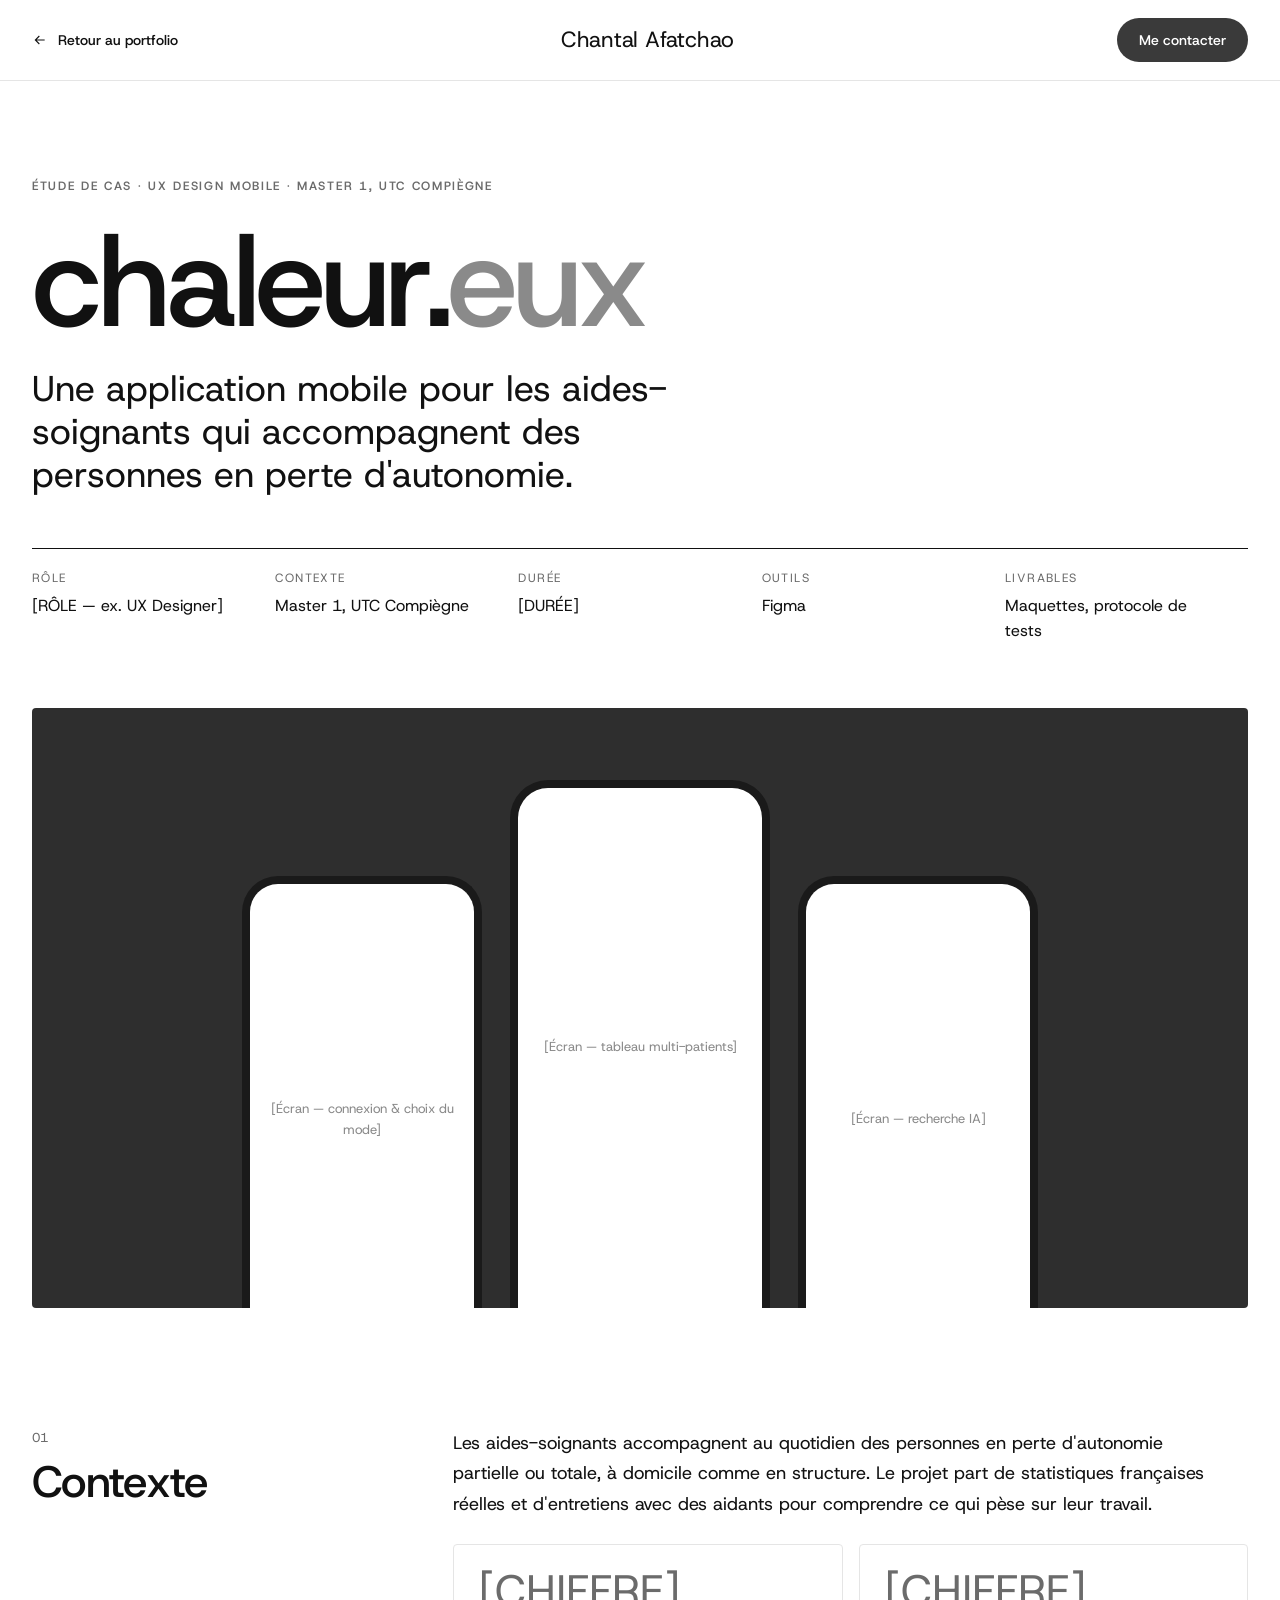
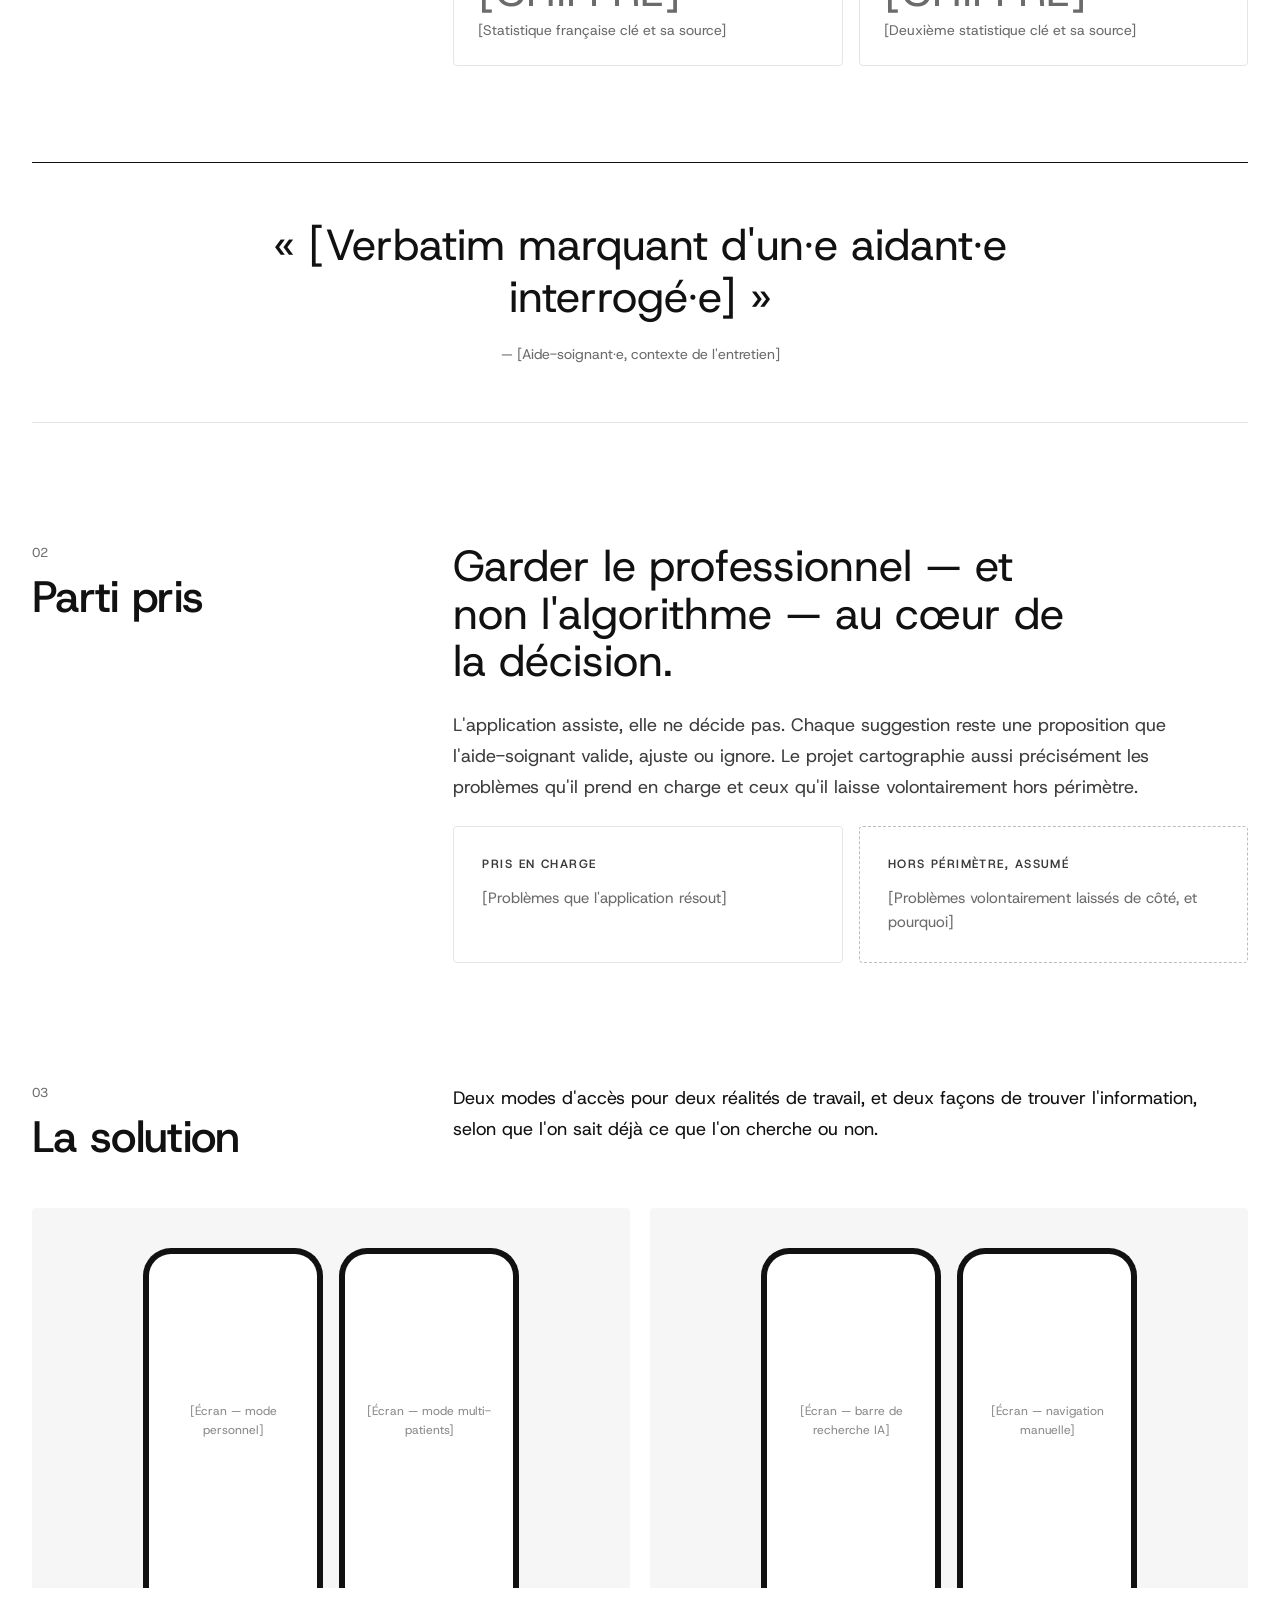
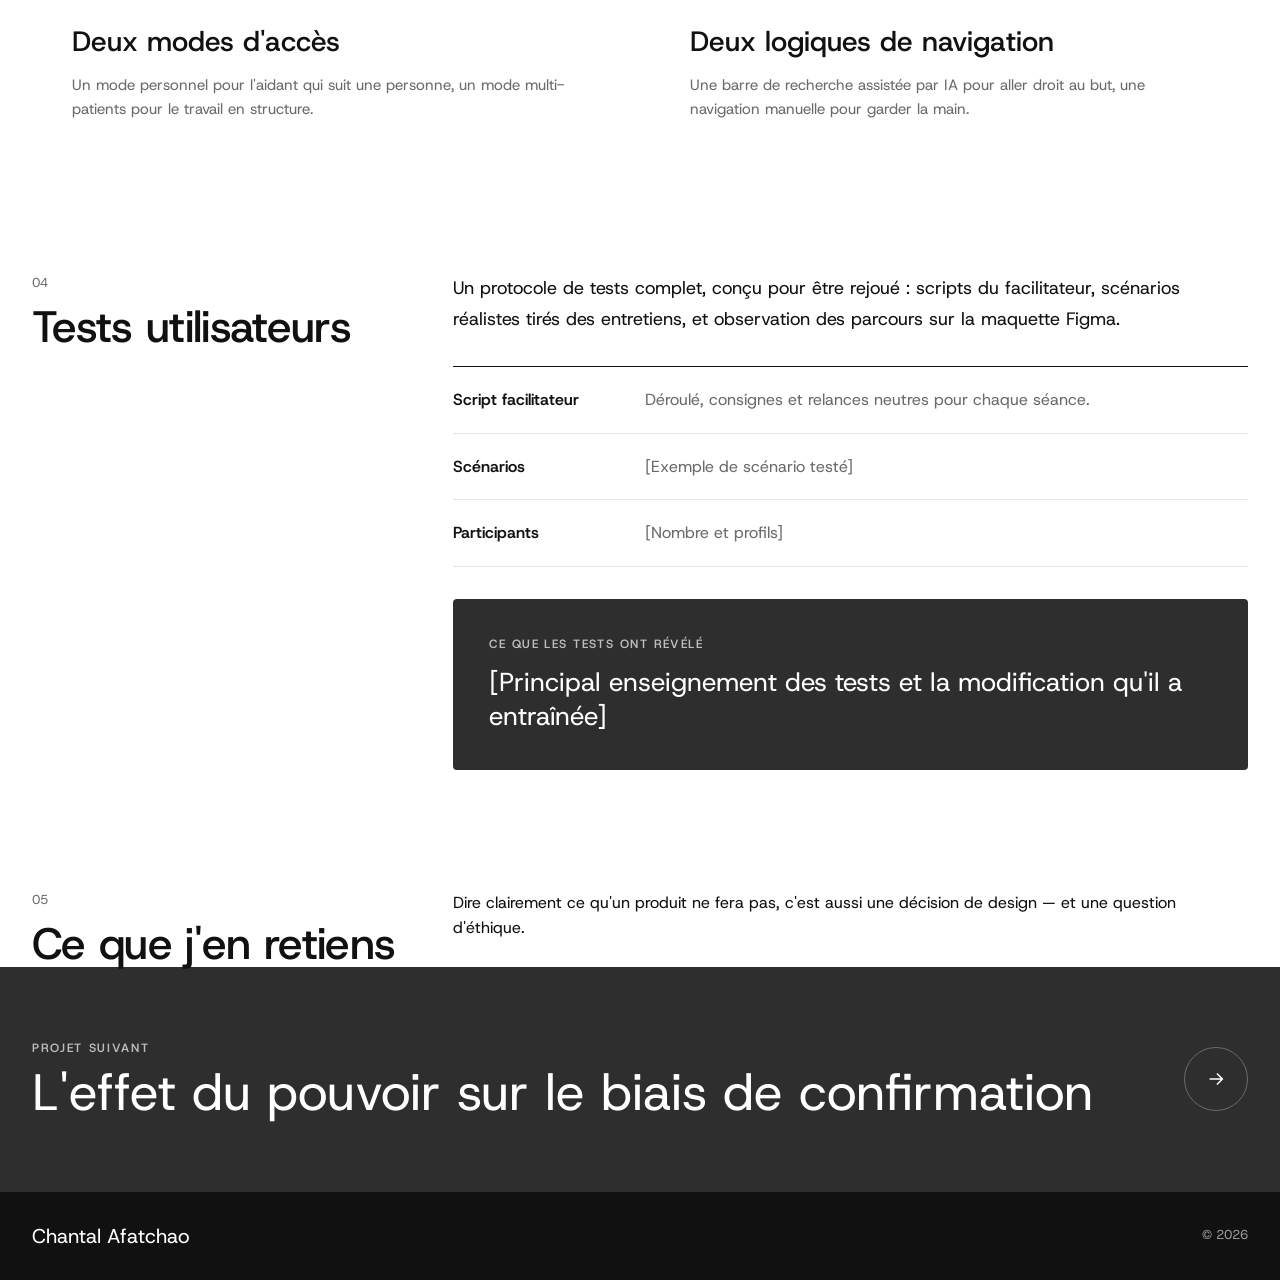
==== case-chaleureux.html @ 1db09794 "Implémente le design du portfolio en HTML/CSS pur Page d'accueil et étude de cas chaleur.eux, sans J" ====
<!doctype html>
<html lang="fr">
<head>
<meta charset="utf-8">
<meta name="viewport" content="width=device-width, initial-scale=1">
<title>chaleur.eux — Étude de cas</title>
<meta name="description" content="Étude de cas UX Design mobile : chaleur.eux, une application pour les aides-soignants. Chantal Afatchao.">
<link rel="preconnect" href="https://fonts.googleapis.com">
<link rel="preconnect" href="https://fonts.gstatic.com" crossorigin>
<link href="https://fonts.googleapis.com/css2?family=Host+Grotesk:ital,wght@0,400;0,500;0,600;1,400&amp;display=swap" rel="stylesheet">
<link rel="stylesheet" href="css/style.css">
</head>
<body>

<header class="site-header">
<nav class="wrap nav" aria-label="Navigation principale">
<a class="back-link" href="index.html#projets"><svg width="16" height="16" viewBox="0 0 24 24" fill="none" stroke="currentColor" stroke-width="1.6" aria-hidden="true"><path d="M19 12H5M11 6l-6 6 6 6"/></svg>Retour au portfolio</a>
<span class="brand-name">Chantal Afatchao</span>
<a class="pill-cta" href="mailto:afatchao.chant@gmail.com">Me contacter</a>
</nav>
</header>
<style>.nav > .pill-cta{display:inline-flex}@media(max-width:600px){.nav > .brand-name{display:none}}</style>

<main>
<section class="wrap case-head">
<p class="eyebrow">Étude de cas · UX Design mobile · Master 1, UTC Compiègne</p>
<h1>chaleur.<span>eux</span></h1>
<p class="case-lead">Une application mobile pour les aides-soignants qui accompagnent des personnes en perte d'autonomie.</p>
<div class="facts">
<div><span class="label">Rôle</span><span>[RÔLE — ex. UX Designer]</span></div>
<div><span class="label">Contexte</span><span>Master 1, UTC Compiègne</span></div>
<div><span class="label">Durée</span><span>[DURÉE]</span></div>
<div><span class="label">Outils</span><span>Figma</span></div>
<div><span class="label">Livrables</span><span>Maquettes, protocole de tests</span></div>
</div>
</section>

<section class="wrap">
<div class="case-hero">
<div class="phone phone-l down-lg">[Écran — connexion &amp; choix du mode]</div>
<div class="phone phone-xl">[Écran — tableau multi-patients]</div>
<div class="phone phone-l down-lg">[Écran — recherche IA]</div>
</div>
</section>

<section class="wrap case-section">
<div class="case-label"><span class="n">01</span><h2>Contexte</h2></div>
<div class="case-body">
<p class="text">Les aides-soignants accompagnent au quotidien des personnes en perte d'autonomie partielle ou totale, à domicile comme en structure. Le projet part de statistiques françaises réelles et d'entretiens avec des aidants pour comprendre ce qui pèse sur leur travail.</p>
<div class="grid-2">
<div class="box"><span class="num">[CHIFFRE]</span><span class="note">[Statistique française clé et sa source]</span></div>
<div class="box"><span class="num">[CHIFFRE]</span><span class="note">[Deuxième statistique clé et sa source]</span></div>
</div>
</div>
</section>

<section class="wrap quote">
<blockquote>
<p>« [Verbatim marquant d'un·e aidant·e interrogé·e] »</p>
<cite>— [Aide-soignant·e, contexte de l'entretien]</cite>
</blockquote>
</section>

<section class="wrap case-section">
<div class="case-label"><span class="n">02</span><h2>Parti pris</h2></div>
<div class="case-body">
<p class="big">Garder le professionnel — et non l'algorithme — au cœur de la décision.</p>
<p class="text muted" style="color:#3D3D3D">L'application assiste, elle ne décide pas. Chaque suggestion reste une proposition que l'aide-soignant valide, ajuste ou ignore. Le projet cartographie aussi précisément les problèmes qu'il prend en charge et ceux qu'il laisse volontairement hors périmètre.</p>
<div class="grid-2" style="grid-template-columns:repeat(auto-fit,minmax(min(280px,100%),1fr))">
<div class="box solid"><span class="label">Pris en charge</span><p>[Problèmes que l'application résout]</p></div>
<div class="box dashed"><span class="label">Hors périmètre, assumé</span><p>[Problèmes volontairement laissés de côté, et pourquoi]</p></div>
</div>
</div>
</section>

<section class="wrap case-section" style="display:block">
<div class="solution-intro">
<div class="case-label"><span class="n">03</span><h2>La solution</h2></div>
<p>Deux modes d'accès pour deux réalités de travail, et deux façons de trouver l'information, selon que l'on sait déjà ce que l'on cherche ou non.</p>
</div>
<div class="solution-cards">
<div class="sol">
<div class="sol-visual"><div class="phone phone-s">[Écran — mode personnel]</div><div class="phone phone-s">[Écran — mode multi-patients]</div></div>
<div class="sol-text"><h3>Deux modes d'accès</h3><p>Un mode personnel pour l'aidant qui suit une personne, un mode multi-patients pour le travail en structure.</p></div>
</div>
<div class="sol">
<div class="sol-visual"><div class="phone phone-s">[Écran — barre de recherche IA]</div><div class="phone phone-s">[Écran — navigation manuelle]</div></div>
<div class="sol-text"><h3>Deux logiques de navigation</h3><p>Une barre de recherche assistée par IA pour aller droit au but, une navigation manuelle pour garder la main.</p></div>
</div>
</div>
</section>

<section class="wrap case-section">
<div class="case-label"><span class="n">04</span><h2>Tests utilisateurs</h2></div>
<div class="case-body" style="gap:32px">
<p class="text">Un protocole de tests complet, conçu pour être rejoué : scripts du facilitateur, scénarios réalistes tirés des entretiens, et observation des parcours sur la maquette Figma.</p>
<dl class="protocol" style="margin:0">
<div><dt>Script facilitateur</dt><dd>Déroulé, consignes et relances neutres pour chaque séance.</dd></div>
<div><dt>Scénarios</dt><dd>[Exemple de scénario testé]</dd></div>
<div><dt>Participants</dt><dd>[Nombre et profils]</dd></div>
</dl>
<div class="insight"><span class="label">Ce que les tests ont révélé</span><p>[Principal enseignement des tests et la modification qu'il a entraînée]</p></div>
</div>
</section>

<section class="wrap case-section">
<div class="case-label"><span class="n">05</span><h2>Ce que j'en retiens</h2></div>
<p class="case-body big sm">Dire clairement ce qu'un produit ne fera pas, c'est aussi une décision de design — et une question d'éthique.</p>
</section>

<section class="next">
<div class="wrap">
<a href="index.html#projets" style="padding-left:0;padding-right:0">
<span class="next-title"><span class="eyebrow">Projet suivant</span><strong>L'effet du pouvoir sur le biais de confirmation</strong></span>
<span class="arrow"><svg width="22" height="22" viewBox="0 0 24 24" fill="none" stroke="currentColor" stroke-width="1.6" aria-hidden="true"><path d="M5 12h14M13 6l6 6-6 6"/></svg></span>
</a>
</div>
</section>
</main>

<footer class="site-footer">
<div class="wrap footer-inner">
<strong>Chantal Afatchao</strong>
<span>© 2026</span>
</div>
</footer>
</body>
</html>
---- css/style.css ----
/* ===== Base ===== */
:root{
  --ink:#111;--ink-2:#3A3A3A;--ink-3:#3D3D3D;--muted:#6B6B6B;--soft:#8A8A8A;
  --line:#E5E5E5;--line-2:#D4D4D4;--bg:#fff;--bg-soft:#F6F6F6;--bg-ph:#EDEDED;
  --dark:#2E2E2E;--darker:#111;--wrap:1280px;
  --font:'PP Neue Montreal','Host Grotesk','Helvetica Neue',sans-serif;
}
*{box-sizing:border-box}
html{scroll-behavior:smooth}
body{margin:0;background:var(--bg);color:var(--ink);font-family:var(--font);font-size:16px;line-height:1.6;-webkit-font-smoothing:antialiased}
a{color:var(--ink)}
a:hover{color:var(--muted)}
h1,h2,h3,p,ul,blockquote{margin:0}
ul{padding:0;list-style:none}
:focus-visible{outline:2px solid var(--ink);outline-offset:3px}
.wrap{max-width:var(--wrap);margin:0 auto;padding-left:32px;padding-right:32px}
.eyebrow{font-size:12px;letter-spacing:.14em;text-transform:uppercase;color:var(--muted);font-weight:600}
.muted{color:var(--muted)}
.display{font-family:var(--font);font-weight:500}

/* ===== Boutons ===== */
.btn{display:inline-flex;align-items:center;gap:10px;min-height:48px;padding:0 26px;border-radius:999px;text-decoration:none;font-size:15px;font-weight:500;border:1px solid transparent}
.btn svg{flex:none}
.btn-dark{background:var(--ink);color:#fff}
.btn-dark:hover{background:var(--ink-2);color:#fff}
.btn-line{border-color:var(--line-2);color:var(--ink)}
.btn-line:hover{border-color:var(--ink);color:var(--ink)}
.btn-white{background:#fff;color:var(--dark)}
.btn-white:hover{background:var(--line);color:var(--dark)}
.btn-line-dark{border-color:var(--muted);color:#fff}
.btn-line-dark:hover{border-color:#fff;color:#fff}
.pill-cta{display:inline-flex;align-items:center;min-height:44px;padding:0 22px;border-radius:999px;background:var(--ink-2);color:#fff;text-decoration:none;font-size:14px;font-weight:500}
.pill-cta:hover{background:var(--ink);color:#fff}

/* ===== Navigation ===== */
.site-header{border-bottom:1px solid var(--line);background:#fff}
.nav{display:flex;align-items:center;justify-content:space-between;gap:24px;padding-top:18px;padding-bottom:18px}
.brand{display:flex;align-items:center;gap:10px;text-decoration:none}
.brand-dot{width:30px;height:30px;border-radius:50%;background:var(--ink-2);color:#fff;display:flex;align-items:center;justify-content:center;font-size:15px;font-weight:500}
.brand-name{font-size:22px;letter-spacing:-.01em}
.nav-links{display:flex;align-items:center;gap:28px;font-size:13px;letter-spacing:.04em;text-transform:uppercase;font-weight:500}
.nav-links a{text-decoration:none}
.back-link{display:inline-flex;align-items:center;gap:10px;min-height:44px;text-decoration:none;font-size:14px;font-weight:500}
.nav-mob{display:none;position:relative}
.nav-mob summary{list-style:none;cursor:pointer;width:44px;height:44px;border-radius:50%;border:1px solid var(--line-2);display:flex;align-items:center;justify-content:center}
.nav-mob summary::-webkit-details-marker{display:none}
.nav-mob-panel{position:absolute;right:0;top:54px;z-index:10;width:240px;background:#fff;border:1px solid var(--line);border-radius:4px;padding:8px;display:flex;flex-direction:column}
.nav-mob-panel a{text-decoration:none;padding:12px 14px}
.nav-mob-panel .pill-cta{margin-top:4px;justify-content:center}

/* ===== Hero ===== */
.hero{border-bottom:1px solid var(--line)}
.hero-grid{padding-top:88px;padding-bottom:72px;display:grid;grid-template-columns:repeat(auto-fit,minmax(min(460px,100%),1fr));gap:56px;align-items:end}
.hero-text{display:flex;flex-direction:column;gap:32px}
.hero-title-group{display:flex;flex-direction:column;gap:18px}
.hero h1{font-weight:500;font-size:clamp(60px,8vw,116px);line-height:.95;letter-spacing:-.04em}
.hero h1 span,.accent{color:var(--soft)}
.hero-role{font-size:clamp(22px,2.2vw,28px);line-height:1.25;letter-spacing:-.01em}
.hero-lead{max-width:46ch;font-size:17px;line-height:1.7;color:var(--muted)}
.btn-row{display:flex;gap:14px;flex-wrap:wrap}
.hero-visual{position:relative;justify-self:end;width:100%;max-width:480px}
.placeholder{display:flex;flex-direction:column;align-items:center;justify-content:center;gap:10px;color:var(--soft);font-size:13px;text-align:center;padding:16px}
.portrait{aspect-ratio:4/5;border-radius:4px;background:#F2F2F2}
.badge{position:absolute;left:-28px;bottom:36px;width:132px;height:132px;border-radius:50%;background:var(--dark);color:#fff;display:flex;flex-direction:column;align-items:center;justify-content:center;text-align:center;gap:2px;box-shadow:0 0 0 8px #fff}
.badge strong{font-size:28px;font-weight:500;line-height:1;letter-spacing:-.02em}
.badge span{font-size:11px;line-height:1.3;letter-spacing:.06em;text-transform:uppercase}

/* ===== À propos ===== */
.about{padding-top:120px;padding-bottom:120px}
.about-head{display:flex;flex-direction:column;align-items:center;gap:24px;text-align:center;margin-bottom:72px}
.about-head h2{max-width:18ch;font-weight:500;font-size:clamp(44px,5.6vw,80px);line-height:1;letter-spacing:-.025em}
.about-head em{font-style:normal;color:var(--soft)}
.about-card{display:grid;grid-template-columns:repeat(auto-fit,minmax(min(340px,100%),1fr));border:1px solid var(--line);border-radius:4px;overflow:hidden}
.about-photo{position:relative;min-height:380px;background:var(--bg-ph)}
.about-photo .placeholder{position:absolute;inset:0}
.name-tag{position:absolute;left:20px;bottom:20px;background:#fff;padding:12px 16px;border-radius:3px;display:flex;flex-direction:column;gap:2px}
.name-tag strong{font-size:20px;line-height:1.1;font-weight:400}
.name-tag span{font-size:12px;color:var(--muted)}
.about-body{padding:48px;display:flex;flex-direction:column;gap:24px;justify-content:center}
.about-body h3{font-weight:500;font-size:34px;line-height:1.1;letter-spacing:-.01em}
.about-body > p{color:var(--muted);max-width:52ch}
.tags{display:flex;flex-wrap:wrap;gap:8px}
.tag{font-size:12px;padding:7px 14px;border-radius:999px;border:1px solid var(--line-2);color:var(--ink-2)}
.tag-dark{padding:6px 12px;border-color:#5A5A5A;color:var(--line-2)}
.reading{padding-top:20px;border-top:1px solid var(--line);display:flex;flex-direction:column;gap:6px}
.reading .label{font-size:12px;letter-spacing:.12em;text-transform:uppercase;color:var(--muted);font-weight:600}
.reading p{font-size:19px;line-height:1.45;color:var(--ink-2)}

/* ===== Projets ===== */
.projects{background:var(--bg-soft)}
.projects .wrap{padding-top:112px;padding-bottom:112px}
.section-head{display:flex;justify-content:space-between;align-items:end;gap:32px;flex-wrap:wrap;margin-bottom:56px}
.section-head > div{display:flex;flex-direction:column;gap:16px}
.section-head h2{max-width:18ch;font-weight:500;font-size:clamp(38px,4vw,56px);line-height:1.05;letter-spacing:-.02em}
.section-head > p{max-width:38ch;color:var(--muted)}
.featured{background:var(--dark);color:#fff;border-radius:4px;overflow:hidden;display:grid;grid-template-columns:repeat(auto-fit,minmax(min(480px,100%),1fr));margin-bottom:20px}
.featured-text{padding:48px;display:flex;flex-direction:column;justify-content:space-between;gap:40px}
.meta-row{display:flex;justify-content:space-between;gap:16px;font-size:12px;letter-spacing:.1em;text-transform:uppercase;color:#A3A3A3}
.featured-title{display:flex;flex-direction:column;gap:18px}
.featured h3{font-weight:500;font-size:clamp(44px,4.6vw,64px);line-height:1;letter-spacing:-.02em}
.featured .tagline{font-size:24px;line-height:1.3;color:#BDBDBD}
.featured .desc{font-size:15px;color:var(--line-2);max-width:48ch}
.featured-actions{display:flex;flex-direction:column;gap:24px}
.featured-actions .btn{align-self:flex-start}
.featured-visual{background:var(--ink-2);padding:56px 32px 0;display:flex;justify-content:center;align-items:flex-end;gap:20px;min-height:520px;overflow:hidden}
.cards{display:grid;grid-template-columns:repeat(auto-fit,minmax(min(340px,100%),1fr));gap:20px}
.card{background:#fff;border:1px solid var(--line);border-radius:4px;overflow:hidden;display:flex;flex-direction:column}
.card-visual{aspect-ratio:16/10;background:var(--bg-ph);font-size:12px}
.card-body{padding:32px;display:flex;flex-direction:column;gap:16px;flex:1}
.card .meta-row{color:var(--muted)}
.stat{display:flex;align-items:baseline;gap:14px}
.stat strong{font-size:64px;line-height:.9;font-weight:400;color:var(--muted)}
.stat span{font-size:13px;color:var(--muted);max-width:18ch}
.card h3{font-weight:500;font-size:28px;line-height:1.1}
.card p{font-size:15px;color:var(--muted)}

/* Mockups téléphone */
.phone{flex:0 0 auto;background:#fff;border-style:solid;border-color:#1A1A1A;border-bottom:0;display:flex;align-items:center;justify-content:center;text-align:center;padding:20px;color:var(--soft);font-size:12px;max-width:100%}
.phone-l{width:240px;height:480px;border-width:8px;border-radius:36px 36px 0 0;font-size:13px}
.phone-xl{width:260px;height:528px;border-width:8px;border-radius:38px 38px 0 0;font-size:13px}
.phone-m{width:220px;height:440px;border-width:7px;border-radius:34px 34px 0 0}
.phone-m.tall{height:460px}
.phone-s{width:180px;height:340px;border-width:6px;border-color:var(--ink);border-radius:28px 28px 0 0;padding:16px}
.down{transform:translateY(40px)}
.down-lg{transform:translateY(48px)}

/* ===== Et aussi ===== */
.more{padding-top:112px;padding-bottom:112px}
.more-head{display:flex;justify-content:space-between;align-items:end;gap:24px;flex-wrap:wrap;margin-bottom:40px}
.more-head h2{font-weight:500;font-size:clamp(32px,3.2vw,44px);line-height:1.1;letter-spacing:-.015em}
.more-head p{font-size:14px;color:var(--muted)}
.rows{border-top:1px solid var(--ink)}
.row{display:flex;flex-wrap:wrap;gap:12px 40px;padding:28px 0;border-bottom:1px solid var(--line)}
.row .num{flex:0 0 48px;font-size:13px;color:var(--muted);padding-top:6px}
.row .title{flex:1 1 340px;display:flex;flex-direction:column;gap:4px}
.row h3{font-weight:500;font-size:26px;line-height:1.15}
.row .sub{font-size:13px;color:var(--muted)}
.row > p{flex:1 1 380px;font-size:15px;color:var(--muted)}

/* ===== Démarche ===== */
.method{border-top:1px solid var(--line)}
.method .wrap{padding-top:112px;padding-bottom:112px}
.center-head{display:flex;flex-direction:column;align-items:center;gap:16px;text-align:center;margin-bottom:64px}
.center-head h2{max-width:20ch;font-weight:500;font-size:clamp(38px,4vw,56px);line-height:1.05;letter-spacing:-.02em}
.steps{display:grid;grid-template-columns:repeat(auto-fit,minmax(min(260px,100%),1fr));border-top:1px solid var(--line)}
.step{padding:32px 28px 8px;border-right:1px solid var(--line);display:flex;flex-direction:column;gap:20px}
.step:last-child{border-right:0}
.step h3{font-size:15px;font-weight:600}
.step .big{font-size:96px;line-height:.9;color:var(--ink-2)}
.step p{font-size:14px;color:var(--muted)}

/* ===== Parcours ===== */
.path{border-top:1px solid var(--line)}
.path .wrap{padding-top:112px;padding-bottom:112px;display:grid;grid-template-columns:repeat(auto-fit,minmax(min(360px,100%),1fr));gap:56px}
.path-head{display:flex;flex-direction:column;gap:16px}
.path-head h2{max-width:14ch;font-weight:500;font-size:clamp(38px,4vw,56px);line-height:1.05;letter-spacing:-.02em}
.timeline{border-top:1px solid var(--ink)}
.entry{display:flex;flex-wrap:wrap;gap:8px 32px;padding:24px 0;border-bottom:1px solid var(--line)}
.entry .when{flex:0 0 112px;font-size:14px;color:var(--muted);padding-top:4px}
.entry > div{flex:1 1 300px}
.entry h3{font-weight:500;font-size:24px;line-height:1.2}
.entry p{margin-top:2px;font-size:14px;color:var(--muted)}

/* ===== Compétences ===== */
.skills{background:var(--bg-soft)}
.skills .wrap{padding-top:112px;padding-bottom:112px}
.skills .center-head{margin-bottom:56px}
.skills .center-head h2{max-width:none}
.skill-grid{display:grid;grid-template-columns:repeat(auto-fit,minmax(min(320px,100%),1fr));gap:20px}
.skill-card{background:#fff;border:1px solid var(--line);border-radius:4px;padding:36px;display:flex;flex-direction:column;gap:20px}
.skill-card h3{font-weight:500;font-size:28px}
.skill-card ul{display:flex;flex-direction:column;border-top:1px solid var(--line);font-size:15px;color:var(--ink-3)}
.skill-card li{padding:11px 0;border-bottom:1px solid #EDEDED}
.skill-card li:last-child{border-bottom:0}
.skill-card.dark{background:var(--dark);border-color:var(--dark);color:#fff}
.skill-card.dark ul{border-top-color:#474747;color:var(--line-2)}
.skill-card.dark li{border-bottom-color:#3D3D3D}
.skill-card.dark li:last-child{border-bottom:0}
.skill-extra{margin-top:20px;display:grid;grid-template-columns:repeat(auto-fit,minmax(min(320px,100%),1fr));gap:20px}
.skill-extra > div{padding:32px 36px;border-top:1px solid var(--ink);display:flex;flex-direction:column;gap:12px}
.skill-extra h3{font-size:12px;letter-spacing:.12em;text-transform:uppercase;font-weight:600}
.skill-extra p{font-size:15px;color:var(--ink-3);line-height:1.8}

/* ===== Contact ===== */
.contact{background:var(--dark);color:#fff}
.contact a{color:#fff}
.contact .wrap{padding-top:112px;padding-bottom:112px;display:grid;grid-template-columns:repeat(auto-fit,minmax(min(420px,100%),1fr));gap:56px}
.contact-main{display:flex;flex-direction:column;gap:24px}
.contact .eyebrow{color:#BDBDBD}
.contact h2{font-weight:500;font-size:clamp(48px,6vw,88px);line-height:.98;letter-spacing:-.025em}
.contact h2 em{font-style:normal;color:#A3A3A3}
.contact-main > p{max-width:44ch;font-size:17px;color:var(--line-2)}
.contact .btn-white,.contact .btn-white:hover{color:var(--dark)}
.contact-info{display:grid;grid-template-columns:repeat(auto-fit,minmax(min(200px,100%),1fr));gap:32px;align-content:end}
.contact-info > div{display:flex;flex-direction:column;gap:8px}
.contact-info .label{font-size:12px;letter-spacing:.12em;text-transform:uppercase;color:#9E9E9E}
.contact-info a{text-decoration:none;font-size:16px}
.contact-info a:hover{text-decoration:underline;color:#fff}

/* ===== Footer ===== */
.site-footer{background:var(--darker);color:#9E9E9E}
.footer-inner{padding-top:28px;padding-bottom:28px;display:flex;justify-content:space-between;align-items:center;gap:16px;flex-wrap:wrap;font-size:13px}
.footer-inner strong{font-size:20px;font-weight:400;color:#fff}

/* ===== Étude de cas ===== */
.case-head{padding-top:96px;padding-bottom:64px;display:flex;flex-direction:column;gap:28px}
.case-head h1{font-weight:500;font-size:clamp(72px,10vw,152px);line-height:.9;letter-spacing:-.035em}
.case-head h1 span{color:var(--soft)}
.case-lead{max-width:30ch;font-size:clamp(26px,2.8vw,38px);line-height:1.2}
.facts{margin-top:24px;display:grid;grid-template-columns:repeat(auto-fit,minmax(min(200px,100%),1fr));border-top:1px solid var(--ink)}
.facts > div{padding:20px 20px 0 0;display:flex;flex-direction:column;gap:4px}
.facts .label{font-size:12px;letter-spacing:.12em;text-transform:uppercase;color:var(--muted)}
.case-hero{background:var(--dark);border-radius:4px;padding:72px 32px 0;display:flex;justify-content:center;align-items:flex-end;gap:28px;flex-wrap:wrap;overflow:hidden;min-height:600px}
.case-section{padding-top:120px;display:grid;grid-template-columns:repeat(auto-fit,minmax(min(320px,100%),1fr));gap:48px}
.case-section:last-of-type{padding-bottom:120px}
.case-label{display:flex;flex-direction:column;gap:10px;align-self:start}
.case-label .n{font-size:13px;color:var(--muted)}
.case-label h2{font-weight:500;font-size:44px;line-height:1.05;letter-spacing:-.015em}
.case-body{grid-column:span 2;min-width:0;display:flex;flex-direction:column;gap:24px}
.case-body .text{max-width:64ch;font-size:18px;line-height:1.7}
.case-body .big{max-width:22ch;font-size:clamp(32px,3.4vw,48px);line-height:1.1}
.case-body .big.sm{max-width:30ch;font-size:clamp(28px,3vw,40px);line-height:1.2}
.grid-2{display:grid;grid-template-columns:repeat(auto-fit,minmax(min(240px,100%),1fr));gap:16px}
.box{background:#fff;border:1px solid var(--line);border-radius:4px;padding:24px;display:flex;flex-direction:column;gap:6px}
.box.dashed{background:transparent;border:1px dashed #BDBDBD;padding:28px;gap:12px}
.box.solid{padding:28px;gap:12px}
.box .num{font-size:44px;line-height:1;color:var(--muted)}
.box .note{font-size:14px;color:var(--muted)}
.box .label{font-size:12px;letter-spacing:.12em;text-transform:uppercase;font-weight:600;color:var(--ink-2)}
.box p{font-size:15px;color:var(--muted)}
.quote{padding-top:96px}
.quote blockquote{padding:56px 0;border-top:1px solid var(--ink);border-bottom:1px solid var(--line);display:flex;flex-direction:column;gap:20px;align-items:center;text-align:center}
.quote blockquote p{max-width:28ch;font-size:clamp(30px,3.4vw,46px);line-height:1.2}
.quote cite{font-style:normal;font-size:14px;color:var(--muted)}
.solution-intro{display:grid;grid-template-columns:repeat(auto-fit,minmax(min(320px,100%),1fr));gap:48px;margin-bottom:48px}
.solution-intro > p{grid-column:span 2;max-width:64ch;font-size:18px;line-height:1.7}
.solution-cards{display:grid;grid-template-columns:repeat(auto-fit,minmax(min(520px,100%),1fr));gap:20px}
.sol{background:var(--bg-soft);border-radius:4px;overflow:hidden;display:flex;flex-direction:column}
.sol-visual{padding:40px 40px 0;display:flex;justify-content:center;gap:16px;min-height:380px;align-items:flex-end}
.sol-text{background:#fff;padding:32px 40px;display:flex;flex-direction:column;gap:8px}
.sol-text h3{font-weight:500;font-size:28px}
.sol-text p{font-size:15px;color:var(--muted)}
.protocol{border-top:1px solid var(--ink)}
.protocol > div{display:flex;flex-wrap:wrap;gap:8px 32px;padding:20px 0;border-bottom:1px solid var(--line)}
.protocol dt{flex:0 0 160px;font-weight:600}
.protocol dd{flex:1 1 300px;margin:0;color:var(--muted)}
.insight{background:var(--dark);color:#fff;border-radius:4px;padding:36px;display:flex;flex-direction:column;gap:12px}
.insight .label{font-size:12px;letter-spacing:.12em;text-transform:uppercase;color:#BDBDBD;font-weight:600}
.insight p{font-size:26px;line-height:1.3}
.next{background:var(--dark)}
.next a{color:#fff;text-decoration:none;padding-top:72px;padding-bottom:72px;display:flex;justify-content:space-between;align-items:center;gap:24px;flex-wrap:wrap}
.next a:hover{color:#fff}
.next a:hover .arrow{background:#fff;color:var(--dark)}
.next .eyebrow{color:#BDBDBD}
.next-title{display:flex;flex-direction:column;gap:8px}
.next-title strong{font-weight:400;font-size:clamp(32px,4vw,56px);line-height:1.05}
.arrow{width:64px;height:64px;border-radius:50%;border:1px solid var(--muted);display:flex;align-items:center;justify-content:center}

/* ===== Responsive ===== */
@media (max-width:900px){
  .nav-links,.nav > .pill-cta{display:none}
  .nav-mob{display:block}
  .case-body,.solution-intro > p{grid-column:auto}
}
@media (max-width:600px){
  .wrap{padding-left:20px;padding-right:20px}
  .hero-grid{padding-top:56px;padding-bottom:48px}
  .badge{left:12px;bottom:12px;width:104px;height:104px;box-shadow:0 0 0 6px #fff}
  .about,.more,.projects .wrap,.method .wrap,.path .wrap,.skills .wrap,.contact .wrap{padding-top:72px;padding-bottom:72px}
  .about-body,.featured-text,.skill-card{padding:28px}
  .step{border-right:0;border-bottom:1px solid var(--line)}
  .case-section{padding-top:72px}
  .case-head{padding-top:56px}
  .sol-visual{padding:28px 16px 0}
  .sol-text{padding:24px}
  .case-hero{padding:48px 16px 0}
  .phone-s{width:140px;height:280px}
  .phone-l,.phone-xl{width:200px;height:400px}
}
@media (max-width:600px){
  .nav{gap:12px}
  .pill-cta{padding:0 16px}
  .back-link{gap:6px;font-size:13px}
}
@media (max-width:600px){
  .case-head h1{font-size:clamp(52px,17vw,72px)}
}
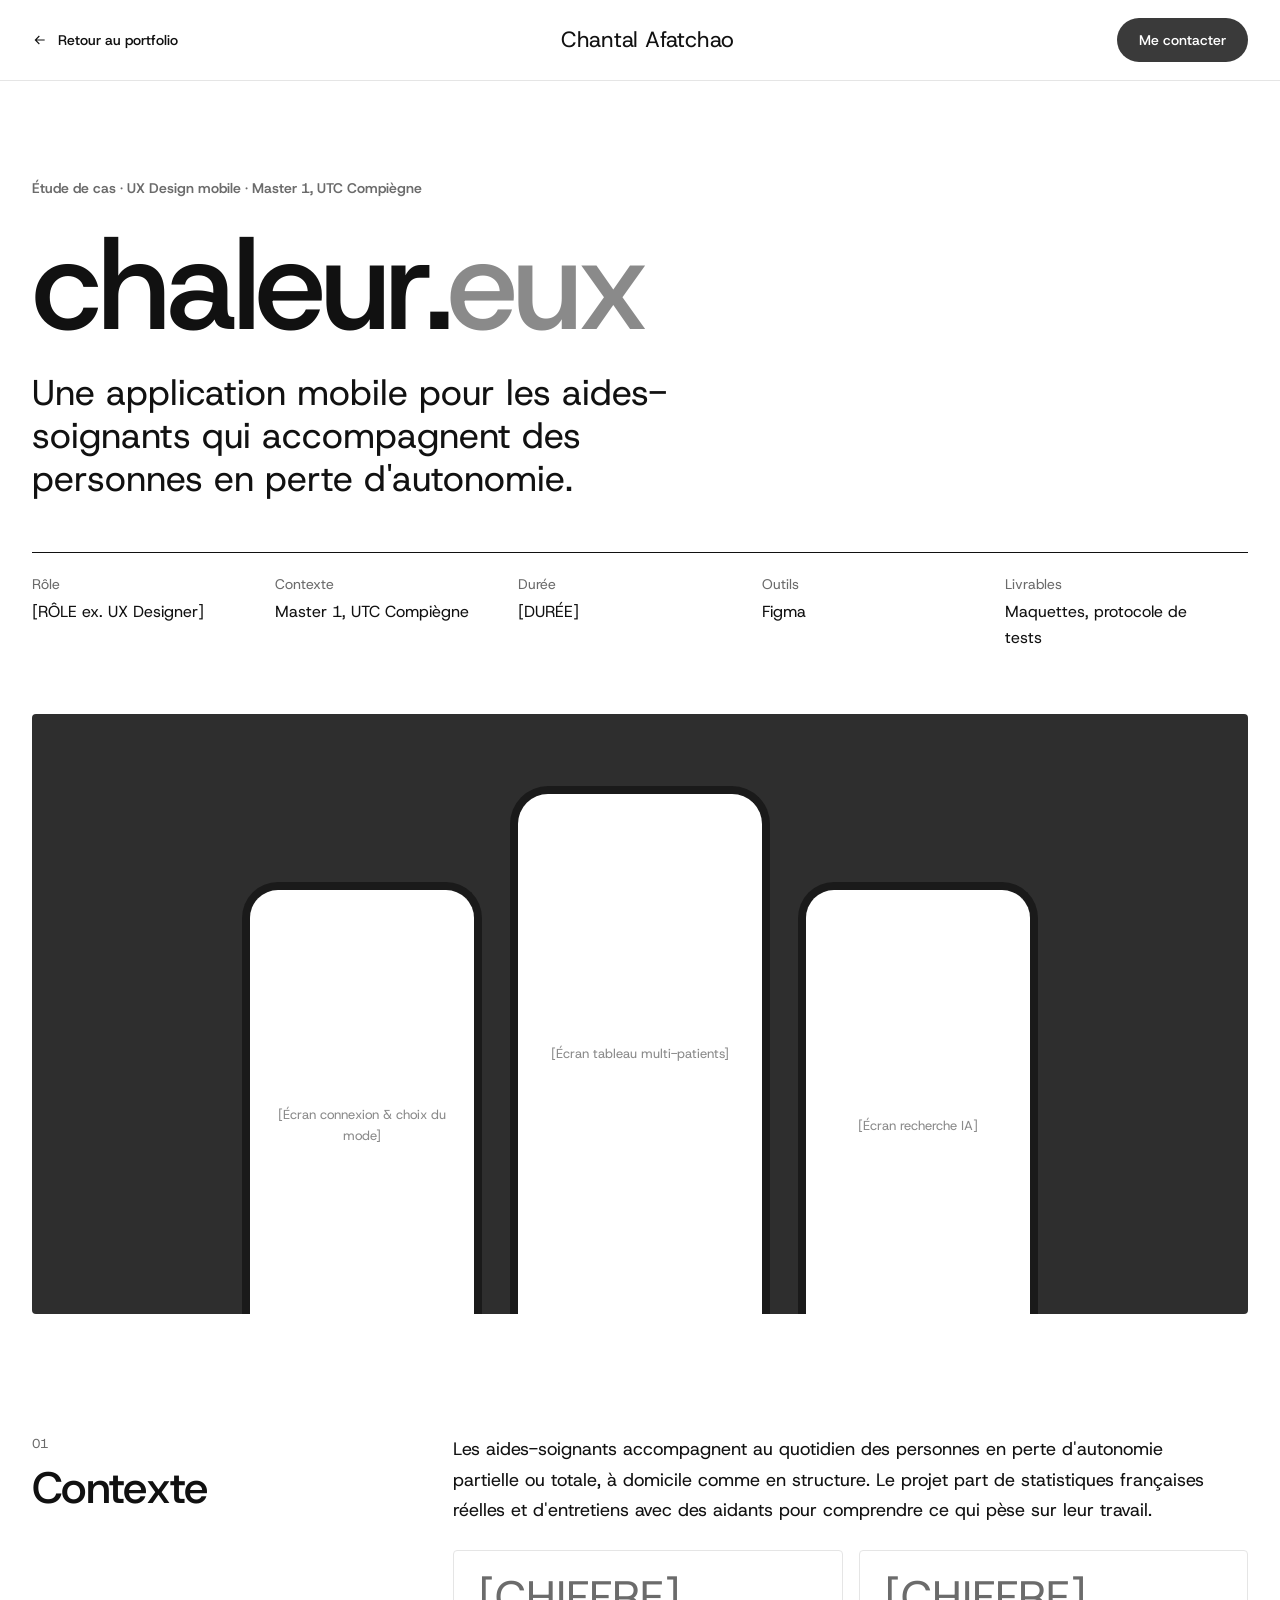
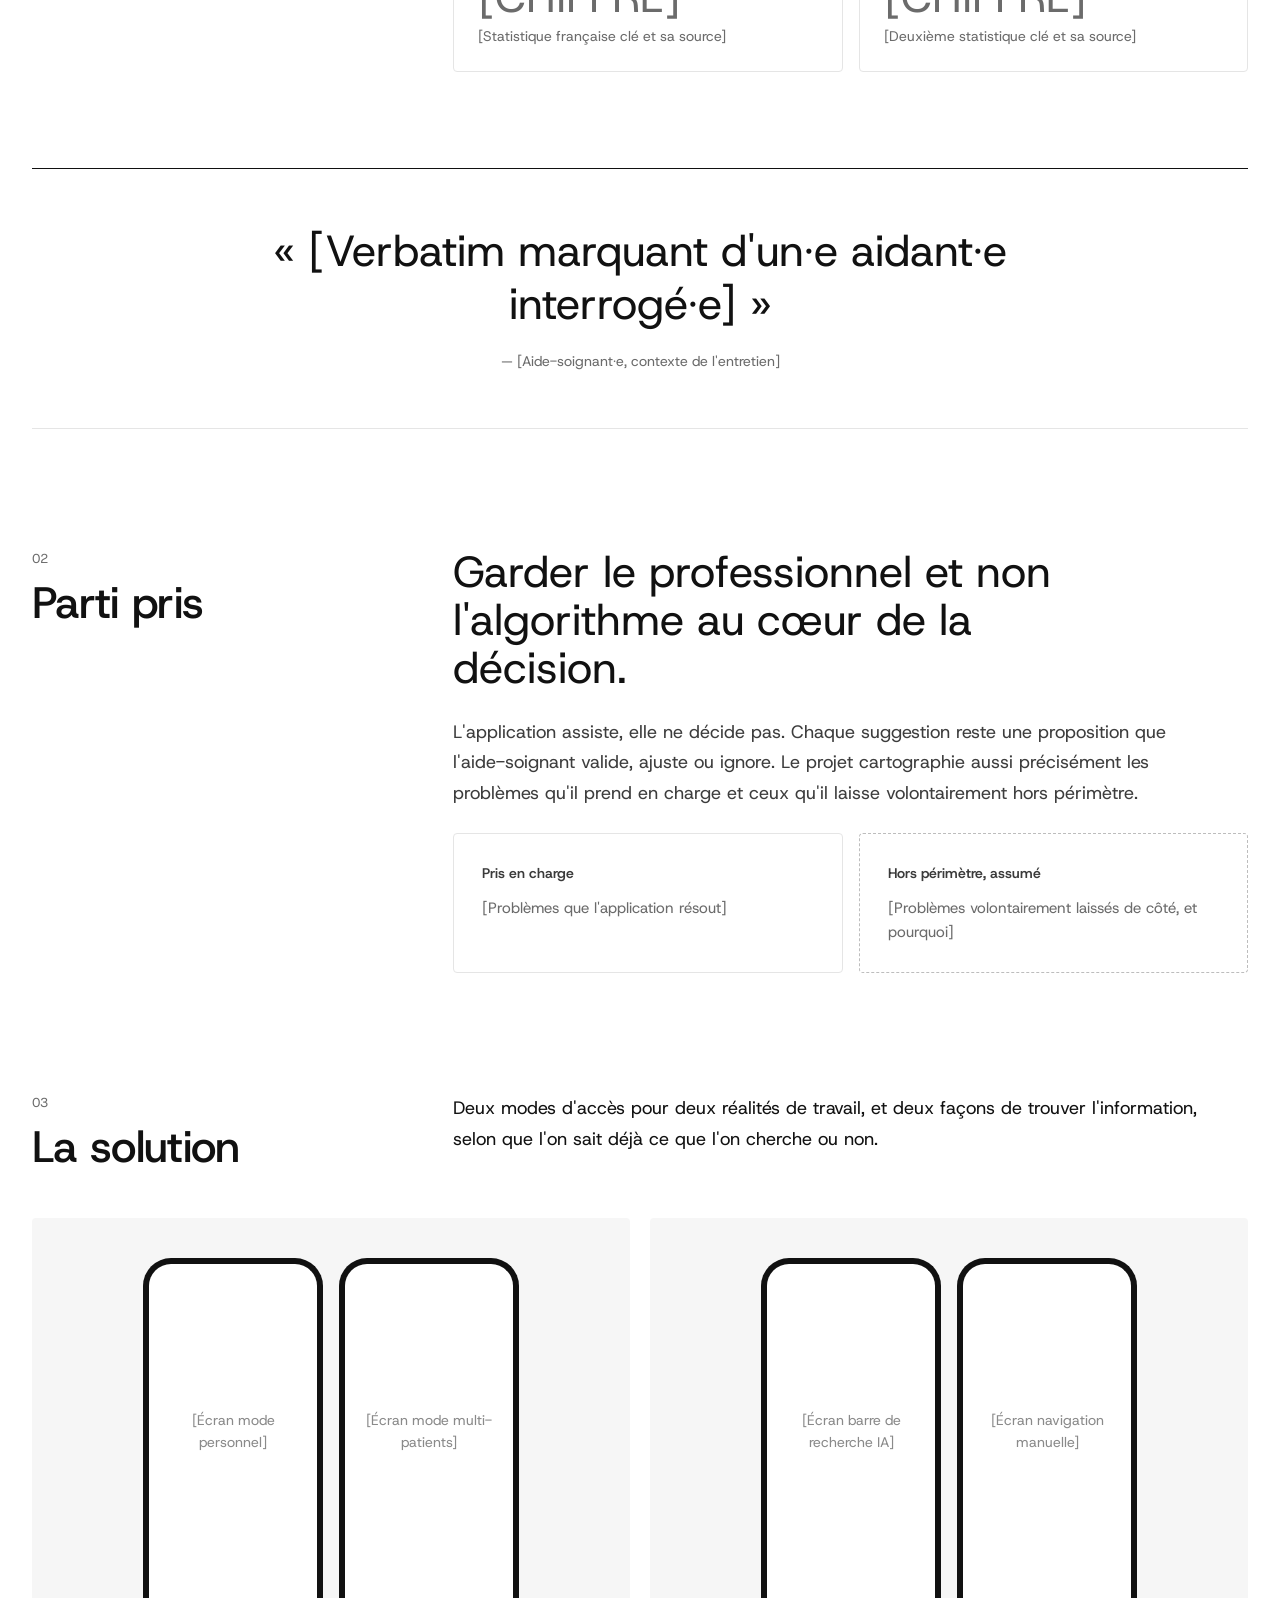
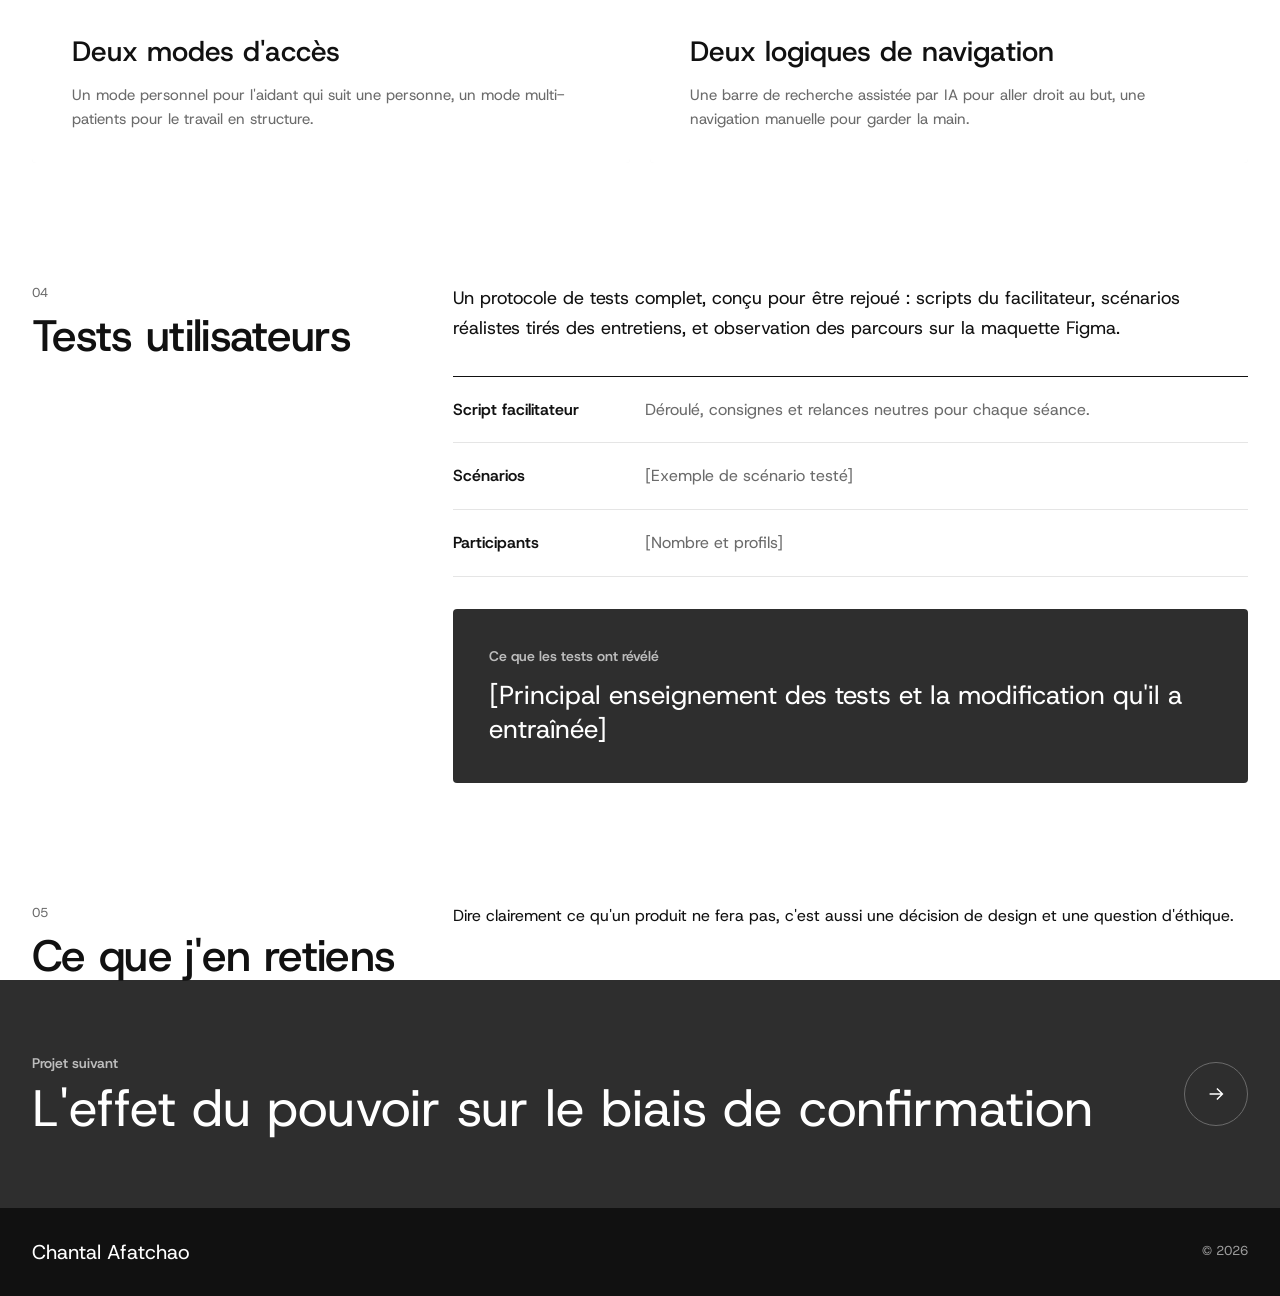
==== commit 69389d19: "humanize styling" ====
--- a/case-chaleureux.html
+++ b/case-chaleureux.html
@@ -3,7 +3,7 @@
 <head>
 <meta charset="utf-8">
 <meta name="viewport" content="width=device-width, initial-scale=1">
-<title>chaleur.eux — Étude de cas</title>
+<title>chaleur.eux  Étude de cas</title>
 <meta name="description" content="Étude de cas UX Design mobile : chaleur.eux, une application pour les aides-soignants. Chantal Afatchao.">
 <link rel="preconnect" href="https://fonts.googleapis.com">
 <link rel="preconnect" href="https://fonts.gstatic.com" crossorigin>
@@ -27,7 +27,7 @@
 <h1>chaleur.<span>eux</span></h1>
 <p class="case-lead">Une application mobile pour les aides-soignants qui accompagnent des personnes en perte d'autonomie.</p>
 <div class="facts">
-<div><span class="label">Rôle</span><span>[RÔLE — ex. UX Designer]</span></div>
+<div><span class="label">Rôle</span><span>[RÔLE  ex. UX Designer]</span></div>
 <div><span class="label">Contexte</span><span>Master 1, UTC Compiègne</span></div>
 <div><span class="label">Durée</span><span>[DURÉE]</span></div>
 <div><span class="label">Outils</span><span>Figma</span></div>
@@ -37,9 +37,9 @@
 
 <section class="wrap">
 <div class="case-hero">
-<div class="phone phone-l down-lg">[Écran — connexion &amp; choix du mode]</div>
-<div class="phone phone-xl">[Écran — tableau multi-patients]</div>
-<div class="phone phone-l down-lg">[Écran — recherche IA]</div>
+<div class="phone phone-l down-lg">[Écran  connexion &amp; choix du mode]</div>
+<div class="phone phone-xl">[Écran  tableau multi-patients]</div>
+<div class="phone phone-l down-lg">[Écran  recherche IA]</div>
 </div>
 </section>
 
@@ -64,7 +64,7 @@
 <section class="wrap case-section">
 <div class="case-label"><span class="n">02</span><h2>Parti pris</h2></div>
 <div class="case-body">
-<p class="big">Garder le professionnel — et non l'algorithme — au cœur de la décision.</p>
+<p class="big">Garder le professionnel  et non l'algorithme  au cœur de la décision.</p>
 <p class="text muted" style="color:#3D3D3D">L'application assiste, elle ne décide pas. Chaque suggestion reste une proposition que l'aide-soignant valide, ajuste ou ignore. Le projet cartographie aussi précisément les problèmes qu'il prend en charge et ceux qu'il laisse volontairement hors périmètre.</p>
 <div class="grid-2" style="grid-template-columns:repeat(auto-fit,minmax(min(280px,100%),1fr))">
 <div class="box solid"><span class="label">Pris en charge</span><p>[Problèmes que l'application résout]</p></div>
@@ -80,11 +80,11 @@
 </div>
 <div class="solution-cards">
 <div class="sol">
-<div class="sol-visual"><div class="phone phone-s">[Écran — mode personnel]</div><div class="phone phone-s">[Écran — mode multi-patients]</div></div>
+<div class="sol-visual"><div class="phone phone-s">[Écran  mode personnel]</div><div class="phone phone-s">[Écran  mode multi-patients]</div></div>
 <div class="sol-text"><h3>Deux modes d'accès</h3><p>Un mode personnel pour l'aidant qui suit une personne, un mode multi-patients pour le travail en structure.</p></div>
 </div>
 <div class="sol">
-<div class="sol-visual"><div class="phone phone-s">[Écran — barre de recherche IA]</div><div class="phone phone-s">[Écran — navigation manuelle]</div></div>
+<div class="sol-visual"><div class="phone phone-s">[Écran  barre de recherche IA]</div><div class="phone phone-s">[Écran  navigation manuelle]</div></div>
 <div class="sol-text"><h3>Deux logiques de navigation</h3><p>Une barre de recherche assistée par IA pour aller droit au but, une navigation manuelle pour garder la main.</p></div>
 </div>
 </div>
@@ -105,7 +105,7 @@
 
 <section class="wrap case-section">
 <div class="case-label"><span class="n">05</span><h2>Ce que j'en retiens</h2></div>
-<p class="case-body big sm">Dire clairement ce qu'un produit ne fera pas, c'est aussi une décision de design — et une question d'éthique.</p>
+<p class="case-body big sm">Dire clairement ce qu'un produit ne fera pas, c'est aussi une décision de design  et une question d'éthique.</p>
 </section>
 
 <section class="next">
--- a/css/style.css
+++ b/css/style.css
@@ -1,287 +1,1625 @@
 /* ===== Base ===== */
-:root{
-  --ink:#111;--ink-2:#3A3A3A;--ink-3:#3D3D3D;--muted:#6B6B6B;--soft:#8A8A8A;
-  --line:#E5E5E5;--line-2:#D4D4D4;--bg:#fff;--bg-soft:#F6F6F6;--bg-ph:#EDEDED;
-  --dark:#2E2E2E;--darker:#111;--wrap:1280px;
-  --font:'PP Neue Montreal','Host Grotesk','Helvetica Neue',sans-serif;
-}
-*{box-sizing:border-box}
-html{scroll-behavior:smooth}
-body{margin:0;background:var(--bg);color:var(--ink);font-family:var(--font);font-size:16px;line-height:1.6;-webkit-font-smoothing:antialiased}
-a{color:var(--ink)}
-a:hover{color:var(--muted)}
-h1,h2,h3,p,ul,blockquote{margin:0}
-ul{padding:0;list-style:none}
-:focus-visible{outline:2px solid var(--ink);outline-offset:3px}
-.wrap{max-width:var(--wrap);margin:0 auto;padding-left:32px;padding-right:32px}
-.eyebrow{font-size:12px;letter-spacing:.14em;text-transform:uppercase;color:var(--muted);font-weight:600}
-.muted{color:var(--muted)}
-.display{font-family:var(--font);font-weight:500}
+:root {
+  --ink: #111;
+  --ink-2: #3A3A3A;
+  --ink-3: #3D3D3D;
+  --muted: #6B6B6B;
+  --soft: #8A8A8A;
+  --line: #E5E5E5;
+  --line-2: #D4D4D4;
+  --bg: #fff;
+  --bg-soft: #F6F6F6;
+  --bg-ph: #EDEDED;
+  --dark: #2E2E2E;
+  --darker: #111;
+  --wrap: 1280px;
+  --font: 'PP Neue Montreal', 'Host Grotesk', 'Helvetica Neue', sans-serif;
+}
+
+* {
+  box-sizing: border-box
+}
+
+html {
+  scroll-behavior: smooth;
+  scroll-padding-top: 80px
+}
+
+body {
+  margin: 0;
+  background: var(--bg);
+  color: var(--ink);
+  font-family: var(--font);
+  font-size: 16px;
+  line-height: 1.6;
+  -webkit-font-smoothing: antialiased
+}
+
+a {
+  color: var(--ink)
+}
+
+a:hover {
+  color: var(--muted)
+}
+
+h1,
+h2,
+h3,
+p,
+ul,
+blockquote {
+  margin: 0
+}
+
+ul {
+  padding: 0;
+  list-style: none
+}
+
+:focus-visible {
+  outline: 2px solid var(--ink);
+  outline-offset: 3px
+}
+
+.wrap {
+  max-width: var(--wrap);
+  margin: 0 auto;
+  padding-left: 32px;
+  padding-right: 32px
+}
+
+.eyebrow {
+  font-size: 14px;
+  /* letter-spacing: .14em; */
+  /* text-transform: uppercase; */
+  color: var(--muted);
+  font-weight: 600
+}
+
+.muted {
+  color: var(--muted)
+}
+
+.display {
+  font-family: var(--font);
+  font-weight: 500
+}
 
 /* ===== Boutons ===== */
-.btn{display:inline-flex;align-items:center;gap:10px;min-height:48px;padding:0 26px;border-radius:999px;text-decoration:none;font-size:15px;font-weight:500;border:1px solid transparent}
-.btn svg{flex:none}
-.btn-dark{background:var(--ink);color:#fff}
-.btn-dark:hover{background:var(--ink-2);color:#fff}
-.btn-line{border-color:var(--line-2);color:var(--ink)}
-.btn-line:hover{border-color:var(--ink);color:var(--ink)}
-.btn-white{background:#fff;color:var(--dark)}
-.btn-white:hover{background:var(--line);color:var(--dark)}
-.btn-line-dark{border-color:var(--muted);color:#fff}
-.btn-line-dark:hover{border-color:#fff;color:#fff}
-.pill-cta{display:inline-flex;align-items:center;min-height:44px;padding:0 22px;border-radius:999px;background:var(--ink-2);color:#fff;text-decoration:none;font-size:14px;font-weight:500}
-.pill-cta:hover{background:var(--ink);color:#fff}
+.btn {
+  display: inline-flex;
+  align-items: center;
+  gap: 10px;
+  min-height: 48px;
+  padding: 0 26px;
+  border-radius: 999px;
+  text-decoration: none;
+  font-size: 15px;
+  font-weight: 500;
+  border: 1px solid transparent
+}
+
+.btn svg {
+  flex: none
+}
+
+.btn-dark {
+  background: var(--ink);
+  color: #fff
+}
+
+.btn-dark:hover {
+  background: var(--ink-2);
+  color: #fff
+}
+
+.btn-line {
+  border-color: var(--line-2);
+  color: var(--ink)
+}
+
+.btn-line:hover {
+  border-color: var(--ink);
+  color: var(--ink)
+}
+
+.btn-white {
+  background: #fff;
+  color: var(--dark)
+}
+
+.btn-white:hover {
+  background: var(--line);
+  color: var(--dark)
+}
+
+.btn-line-dark {
+  border-color: var(--muted);
+  color: #fff
+}
+
+.btn-line-dark:hover {
+  border-color: #fff;
+  color: #fff
+}
+
+.pill-cta {
+  display: inline-flex;
+  align-items: center;
+  min-height: 44px;
+  padding: 0 22px;
+  border-radius: 999px;
+  background: var(--ink-2);
+  color: #fff;
+  text-decoration: none;
+  font-size: 14px;
+  font-weight: 500
+}
+
+.pill-cta:hover {
+  background: var(--ink);
+  color: #fff
+}
 
 /* ===== Navigation ===== */
-.site-header{border-bottom:1px solid var(--line);background:#fff}
-.nav{display:flex;align-items:center;justify-content:space-between;gap:24px;padding-top:18px;padding-bottom:18px}
-.brand{display:flex;align-items:center;gap:10px;text-decoration:none}
-.brand-dot{width:30px;height:30px;border-radius:50%;background:var(--ink-2);color:#fff;display:flex;align-items:center;justify-content:center;font-size:15px;font-weight:500}
-.brand-name{font-size:22px;letter-spacing:-.01em}
-.nav-links{display:flex;align-items:center;gap:28px;font-size:13px;letter-spacing:.04em;text-transform:uppercase;font-weight:500}
-.nav-links a{text-decoration:none}
-.back-link{display:inline-flex;align-items:center;gap:10px;min-height:44px;text-decoration:none;font-size:14px;font-weight:500}
-.nav-mob{display:none;position:relative}
-.nav-mob summary{list-style:none;cursor:pointer;width:44px;height:44px;border-radius:50%;border:1px solid var(--line-2);display:flex;align-items:center;justify-content:center}
-.nav-mob summary::-webkit-details-marker{display:none}
-.nav-mob-panel{position:absolute;right:0;top:54px;z-index:10;width:240px;background:#fff;border:1px solid var(--line);border-radius:4px;padding:8px;display:flex;flex-direction:column}
-.nav-mob-panel a{text-decoration:none;padding:12px 14px}
-.nav-mob-panel .pill-cta{margin-top:4px;justify-content:center}
+.site-header {
+  position: sticky;
+  top: 0;
+  z-index: 50;
+  border-bottom: 1px solid var(--line);
+  background: #fff
+}
+
+.nav {
+  display: flex;
+  align-items: center;
+  justify-content: space-between;
+  gap: 24px;
+  padding-top: 18px;
+  padding-bottom: 18px
+}
+
+.brand {
+  display: flex;
+  align-items: center;
+  gap: 10px;
+  text-decoration: none
+}
+
+.brand-dot {
+  width: 30px;
+  height: 30px;
+  border-radius: 50%;
+  background: var(--ink-2);
+  color: #fff;
+  display: flex;
+  align-items: center;
+  justify-content: center;
+  font-size: 15px;
+  font-weight: 500
+}
+
+.brand-name {
+  font-size: 22px;
+  letter-spacing: -.01em
+}
+
+.nav-links {
+  display: flex;
+  align-items: center;
+  gap: 28px;
+  font-size: 14px;
+  letter-spacing: .04em;
+  /* text-transform: uppercase; */
+  font-weight: 500
+}
+
+.nav-links a {
+  text-decoration: none
+}
+
+.back-link {
+  display: inline-flex;
+  align-items: center;
+  gap: 10px;
+  min-height: 44px;
+  text-decoration: none;
+  font-size: 14px;
+  font-weight: 500
+}
+
+.nav-mob {
+  display: none;
+  position: relative
+}
+
+.nav-mob summary {
+  list-style: none;
+  cursor: pointer;
+  width: 44px;
+  height: 44px;
+  border-radius: 50%;
+  border: 1px solid var(--line-2);
+  display: flex;
+  align-items: center;
+  justify-content: center
+}
+
+.nav-mob summary::-webkit-details-marker {
+  display: none
+}
+
+.nav-mob-panel {
+  position: absolute;
+  right: 0;
+  top: 54px;
+  z-index: 10;
+  width: 240px;
+  background: #fff;
+  border: 1px solid var(--line);
+  border-radius: 4px;
+  padding: 8px;
+  display: flex;
+  flex-direction: column
+}
+
+.nav-mob-panel a {
+  text-decoration: none;
+  padding: 12px 14px
+}
+
+.nav-mob-panel .pill-cta {
+  margin-top: 4px;
+  justify-content: center
+}
 
 /* ===== Hero ===== */
-.hero{border-bottom:1px solid var(--line)}
-.hero-grid{padding-top:88px;padding-bottom:72px;display:grid;grid-template-columns:repeat(auto-fit,minmax(min(460px,100%),1fr));gap:56px;align-items:end}
-.hero-text{display:flex;flex-direction:column;gap:32px}
-.hero-title-group{display:flex;flex-direction:column;gap:18px}
-.hero h1{font-weight:500;font-size:clamp(60px,8vw,116px);line-height:.95;letter-spacing:-.04em}
-.hero h1 span,.accent{color:var(--soft)}
-.hero-role{font-size:clamp(22px,2.2vw,28px);line-height:1.25;letter-spacing:-.01em}
-.hero-lead{max-width:46ch;font-size:17px;line-height:1.7;color:var(--muted)}
-.btn-row{display:flex;gap:14px;flex-wrap:wrap}
-.hero-visual{position:relative;justify-self:end;width:100%;max-width:480px}
-.placeholder{display:flex;flex-direction:column;align-items:center;justify-content:center;gap:10px;color:var(--soft);font-size:13px;text-align:center;padding:16px}
-.portrait{aspect-ratio:4/5;border-radius:4px;background:#F2F2F2}
-.badge{position:absolute;left:-28px;bottom:36px;width:132px;height:132px;border-radius:50%;background:var(--dark);color:#fff;display:flex;flex-direction:column;align-items:center;justify-content:center;text-align:center;gap:2px;box-shadow:0 0 0 8px #fff}
-.badge strong{font-size:28px;font-weight:500;line-height:1;letter-spacing:-.02em}
-.badge span{font-size:11px;line-height:1.3;letter-spacing:.06em;text-transform:uppercase}
+.hero {
+  border-bottom: 1px solid var(--line)
+}
+
+.hero-grid {
+  padding-top: 88px;
+  padding-bottom: 72px;
+  display: grid;
+  grid-template-columns: repeat(auto-fit, minmax(min(460px, 100%), 1fr));
+  gap: 56px;
+  align-items: end
+}
+
+.hero-text {
+  display: flex;
+  flex-direction: column;
+  gap: 32px
+}
+
+.hero-title-group {
+  display: flex;
+  flex-direction: column;
+  gap: 18px
+}
+
+.hero h1 {
+  font-weight: 500;
+  font-size: clamp(60px, 8vw, 116px);
+  line-height: .95;
+  letter-spacing: -.04em
+}
+
+.hero h1 span,
+.accent {
+  color: var(--soft)
+}
+
+.hero-role {
+  font-size: clamp(22px, 2.2vw, 28px);
+  line-height: 1.25;
+  letter-spacing: -.01em
+}
+
+.hero-lead {
+  max-width: 46ch;
+  font-size: 17px;
+  line-height: 1.7;
+  color: var(--muted)
+}
+
+.btn-row {
+  display: flex;
+  gap: 14px;
+  flex-wrap: wrap
+}
+
+.hero-visual {
+  position: relative;
+  justify-self: end;
+  width: 100%;
+  max-width: 480px
+}
+
+.placeholder {
+  display: flex;
+  flex-direction: column;
+  align-items: center;
+  justify-content: center;
+  gap: 10px;
+  color: var(--soft);
+  font-size: 13px;
+  text-align: center;
+  padding: 16px
+}
+
+.portrait {
+  aspect-ratio: 4/5;
+  border-radius: 4px;
+  background: #F2F2F2
+}
+
+.badge {
+  position: absolute;
+  left: -28px;
+  bottom: 36px;
+  width: 132px;
+  height: 132px;
+  border-radius: 50%;
+  background: var(--dark);
+  color: #fff;
+  display: flex;
+  flex-direction: column;
+  align-items: center;
+  justify-content: center;
+  text-align: center;
+  gap: 2px;
+  box-shadow: 0 0 0 8px #fff
+}
+
+.badge strong {
+  font-size: 28px;
+  font-weight: 500;
+  line-height: 1;
+  /* letter-spacing: -.02em */
+}
+
+.badge span {
+  font-size: 11px;
+  line-height: 1.3;
+  /* letter-spacing: .06em; */
+  /* text-transform: uppercase */
+}
 
 /* ===== À propos ===== */
-.about{padding-top:120px;padding-bottom:120px}
-.about-head{display:flex;flex-direction:column;align-items:center;gap:24px;text-align:center;margin-bottom:72px}
-.about-head h2{max-width:18ch;font-weight:500;font-size:clamp(44px,5.6vw,80px);line-height:1;letter-spacing:-.025em}
-.about-head em{font-style:normal;color:var(--soft)}
-.about-card{display:grid;grid-template-columns:repeat(auto-fit,minmax(min(340px,100%),1fr));border:1px solid var(--line);border-radius:4px;overflow:hidden}
-.about-photo{position:relative;min-height:380px;background:var(--bg-ph)}
-.about-photo .placeholder{position:absolute;inset:0}
-.name-tag{position:absolute;left:20px;bottom:20px;background:#fff;padding:12px 16px;border-radius:3px;display:flex;flex-direction:column;gap:2px}
-.name-tag strong{font-size:20px;line-height:1.1;font-weight:400}
-.name-tag span{font-size:12px;color:var(--muted)}
-.about-body{padding:48px;display:flex;flex-direction:column;gap:24px;justify-content:center}
-.about-body h3{font-weight:500;font-size:34px;line-height:1.1;letter-spacing:-.01em}
-.about-body > p{color:var(--muted);max-width:52ch}
-.tags{display:flex;flex-wrap:wrap;gap:8px}
-.tag{font-size:12px;padding:7px 14px;border-radius:999px;border:1px solid var(--line-2);color:var(--ink-2)}
-.tag-dark{padding:6px 12px;border-color:#5A5A5A;color:var(--line-2)}
-.reading{padding-top:20px;border-top:1px solid var(--line);display:flex;flex-direction:column;gap:6px}
-.reading .label{font-size:12px;letter-spacing:.12em;text-transform:uppercase;color:var(--muted);font-weight:600}
-.reading p{font-size:19px;line-height:1.45;color:var(--ink-2)}
+.about {
+  padding-top: 120px;
+  padding-bottom: 120px
+}
+
+.about-head {
+  display: flex;
+  flex-direction: column;
+  align-items: center;
+  gap: 24px;
+  text-align: center;
+  margin-bottom: 72px
+}
+
+.about-head h2 {
+  max-width: 18ch;
+  font-weight: 500;
+  font-size: clamp(44px, 5.6vw, 80px);
+  line-height: 1;
+  letter-spacing: -.025em
+}
+
+.about-head em {
+  font-style: normal;
+  color: var(--soft)
+}
+
+.about-card {
+  display: grid;
+  grid-template-columns: repeat(auto-fit, minmax(min(340px, 100%), 1fr));
+  border: 1px solid var(--line);
+  border-radius: 4px;
+  overflow: hidden
+}
+
+.about-photo {
+  position: relative;
+  min-height: 380px;
+  background: var(--bg-ph)
+}
+
+.about-photo .placeholder {
+  position: absolute;
+  inset: 0
+}
+
+.name-tag {
+  position: absolute;
+  left: 20px;
+  bottom: 20px;
+  background: #fff;
+  padding: 12px 16px;
+  border-radius: 3px;
+  display: flex;
+  flex-direction: column;
+  gap: 2px
+}
+
+.name-tag strong {
+  font-size: 20px;
+  line-height: 1.1;
+  font-weight: 400
+}
+
+.name-tag span {
+  font-size: 14px;
+  color: var(--muted)
+}
+
+.about-body {
+  padding: 48px;
+  display: flex;
+  flex-direction: column;
+  gap: 24px;
+  justify-content: center
+}
+
+.about-body h3 {
+  font-weight: 500;
+  font-size: 34px;
+  line-height: 1.1;
+  letter-spacing: -.01em
+}
+
+.about-body>p {
+  color: var(--muted);
+  max-width: 52ch
+}
+
+.tags {
+  display: flex;
+  flex-wrap: wrap;
+  gap: 8px
+}
+
+.tag {
+  font-size: 14px;
+  padding: 7px 14px;
+  border-radius: 999px;
+  border: 1px solid var(--line-2);
+  color: var(--ink-2)
+}
+
+.tag-dark {
+  padding: 6px 12px;
+  border-color: #5A5A5A;
+  color: var(--line-2)
+}
+
+.reading {
+  padding-top: 20px;
+  border-top: 1px solid var(--line);
+  display: flex;
+  flex-direction: column;
+  gap: 6px
+}
+
+.reading .label {
+  font-size: 14px;
+  /* letter-spacing: .12em; */
+  /* text-transform: uppercase; */
+  color: var(--muted);
+  font-weight: 600
+}
+
+.reading p {
+  font-size: 19px;
+  line-height: 1.45;
+  color: var(--ink-2)
+}
 
 /* ===== Projets ===== */
-.projects{background:var(--bg-soft)}
-.projects .wrap{padding-top:112px;padding-bottom:112px}
-.section-head{display:flex;justify-content:space-between;align-items:end;gap:32px;flex-wrap:wrap;margin-bottom:56px}
-.section-head > div{display:flex;flex-direction:column;gap:16px}
-.section-head h2{max-width:18ch;font-weight:500;font-size:clamp(38px,4vw,56px);line-height:1.05;letter-spacing:-.02em}
-.section-head > p{max-width:38ch;color:var(--muted)}
-.featured{background:var(--dark);color:#fff;border-radius:4px;overflow:hidden;display:grid;grid-template-columns:repeat(auto-fit,minmax(min(480px,100%),1fr));margin-bottom:20px}
-.featured-text{padding:48px;display:flex;flex-direction:column;justify-content:space-between;gap:40px}
-.meta-row{display:flex;justify-content:space-between;gap:16px;font-size:12px;letter-spacing:.1em;text-transform:uppercase;color:#A3A3A3}
-.featured-title{display:flex;flex-direction:column;gap:18px}
-.featured h3{font-weight:500;font-size:clamp(44px,4.6vw,64px);line-height:1;letter-spacing:-.02em}
-.featured .tagline{font-size:24px;line-height:1.3;color:#BDBDBD}
-.featured .desc{font-size:15px;color:var(--line-2);max-width:48ch}
-.featured-actions{display:flex;flex-direction:column;gap:24px}
-.featured-actions .btn{align-self:flex-start}
-.featured-visual{background:var(--ink-2);padding:56px 32px 0;display:flex;justify-content:center;align-items:flex-end;gap:20px;min-height:520px;overflow:hidden}
-.cards{display:grid;grid-template-columns:repeat(auto-fit,minmax(min(340px,100%),1fr));gap:20px}
-.card{background:#fff;border:1px solid var(--line);border-radius:4px;overflow:hidden;display:flex;flex-direction:column}
-.card-visual{aspect-ratio:16/10;background:var(--bg-ph);font-size:12px}
-.card-body{padding:32px;display:flex;flex-direction:column;gap:16px;flex:1}
-.card .meta-row{color:var(--muted)}
-.stat{display:flex;align-items:baseline;gap:14px}
-.stat strong{font-size:64px;line-height:.9;font-weight:400;color:var(--muted)}
-.stat span{font-size:13px;color:var(--muted);max-width:18ch}
-.card h3{font-weight:500;font-size:28px;line-height:1.1}
-.card p{font-size:15px;color:var(--muted)}
+.projects {
+  background: var(--bg-soft)
+}
+
+.projects .wrap {
+  padding-top: 112px;
+  padding-bottom: 112px
+}
+
+.section-head {
+  display: flex;
+  justify-content: space-between;
+  align-items: end;
+  gap: 32px;
+  flex-wrap: wrap;
+  margin-bottom: 56px
+}
+
+.section-head>div {
+  display: flex;
+  flex-direction: column;
+  gap: 16px
+}
+
+.section-head h2 {
+  max-width: 18ch;
+  font-weight: 500;
+  font-size: clamp(38px, 4vw, 56px);
+  line-height: 1.05;
+  letter-spacing: -.02em
+}
+
+.section-head>p {
+  max-width: 38ch;
+  color: var(--muted)
+}
+
+.featured {
+  background: var(--dark);
+  color: #fff;
+  border-radius: 4px;
+  overflow: hidden;
+  display: grid;
+  grid-template-columns: repeat(auto-fit, minmax(min(480px, 100%), 1fr));
+  margin-bottom: 20px
+}
+
+.featured-text {
+  padding: 48px;
+  display: flex;
+  flex-direction: column;
+  justify-content: space-between;
+  gap: 40px
+}
+
+.meta-row {
+  display: flex;
+  justify-content: space-between;
+  gap: 16px;
+  font-size: 14px;
+  /* letter-spacing: .1em; */
+  /* text-transform: uppercase; */
+  color: #A3A3A3
+}
+
+.featured-title {
+  display: flex;
+  flex-direction: column;
+  gap: 18px
+}
+
+.featured h3 {
+  font-weight: 500;
+  font-size: clamp(44px, 4.6vw, 64px);
+  line-height: 1;
+  letter-spacing: -.02em
+}
+
+.featured .tagline {
+  font-size: 24px;
+  line-height: 1.3;
+  color: #BDBDBD
+}
+
+.featured .desc {
+  font-size: 15px;
+  color: var(--line-2);
+  max-width: 48ch
+}
+
+.featured-actions {
+  display: flex;
+  flex-direction: column;
+  gap: 24px
+}
+
+.featured-actions .btn {
+  align-self: flex-start
+}
+
+.featured-visual {
+  background: var(--ink-2);
+  padding: 56px 32px 0;
+  display: flex;
+  justify-content: center;
+  align-items: flex-end;
+  gap: 20px;
+  min-height: 520px;
+  overflow: hidden
+}
+
+.cards {
+  display: grid;
+  grid-template-columns: repeat(auto-fit, minmax(min(340px, 100%), 1fr));
+  gap: 20px
+}
+
+.card {
+  background: #fff;
+  border: 1px solid var(--line);
+  border-radius: 4px;
+  overflow: hidden;
+  display: flex;
+  flex-direction: column
+}
+
+.card-visual {
+  aspect-ratio: 16/10;
+  background: var(--bg-ph);
+  font-size: 12px
+}
+
+.card-body {
+  padding: 32px;
+  display: flex;
+  flex-direction: column;
+  gap: 16px;
+  flex: 1
+}
+
+.card .meta-row {
+  color: var(--muted)
+}
+
+.stat {
+  display: flex;
+  align-items: baseline;
+  gap: 14px
+}
+
+.stat strong {
+  font-size: 40px;
+  line-height: .9;
+  font-weight: 400;
+  color: var(--muted)
+}
+
+.stat span {
+  font-size: 13px;
+  color: var(--muted);
+  max-width: 18ch
+}
+
+.card h3 {
+  font-weight: 500;
+  font-size: 28px;
+  line-height: 1.1
+}
+
+.card p {
+  font-size: 15px;
+  color: var(--muted)
+}
 
 /* Mockups téléphone */
-.phone{flex:0 0 auto;background:#fff;border-style:solid;border-color:#1A1A1A;border-bottom:0;display:flex;align-items:center;justify-content:center;text-align:center;padding:20px;color:var(--soft);font-size:12px;max-width:100%}
-.phone-l{width:240px;height:480px;border-width:8px;border-radius:36px 36px 0 0;font-size:13px}
-.phone-xl{width:260px;height:528px;border-width:8px;border-radius:38px 38px 0 0;font-size:13px}
-.phone-m{width:220px;height:440px;border-width:7px;border-radius:34px 34px 0 0}
-.phone-m.tall{height:460px}
-.phone-s{width:180px;height:340px;border-width:6px;border-color:var(--ink);border-radius:28px 28px 0 0;padding:16px}
-.down{transform:translateY(40px)}
-.down-lg{transform:translateY(48px)}
+.phone {
+  flex: 0 0 auto;
+  background: #fff;
+  border-style: solid;
+  border-color: #1A1A1A;
+  border-bottom: 0;
+  display: flex;
+  align-items: center;
+  justify-content: center;
+  text-align: center;
+  padding: 20px;
+  color: var(--soft);
+  font-size: 14px;
+  max-width: 100%
+}
+
+.phone-l {
+  width: 240px;
+  height: 480px;
+  border-width: 8px;
+  border-radius: 36px 36px 0 0;
+  font-size: 13px
+}
+
+.phone-xl {
+  width: 260px;
+  height: 528px;
+  border-width: 8px;
+  border-radius: 38px 38px 0 0;
+  font-size: 13px
+}
+
+.phone-m {
+  width: 220px;
+  height: 440px;
+  border-width: 7px;
+  border-radius: 34px 34px 0 0
+}
+
+.phone-m.tall {
+  height: 460px
+}
+
+.phone-s {
+  width: 180px;
+  height: 340px;
+  border-width: 6px;
+  border-color: var(--ink);
+  border-radius: 28px 28px 0 0;
+  padding: 16px
+}
+
+.down {
+  transform: translateY(40px)
+}
+
+.down-lg {
+  transform: translateY(48px)
+}
 
 /* ===== Et aussi ===== */
-.more{padding-top:112px;padding-bottom:112px}
-.more-head{display:flex;justify-content:space-between;align-items:end;gap:24px;flex-wrap:wrap;margin-bottom:40px}
-.more-head h2{font-weight:500;font-size:clamp(32px,3.2vw,44px);line-height:1.1;letter-spacing:-.015em}
-.more-head p{font-size:14px;color:var(--muted)}
-.rows{border-top:1px solid var(--ink)}
-.row{display:flex;flex-wrap:wrap;gap:12px 40px;padding:28px 0;border-bottom:1px solid var(--line)}
-.row .num{flex:0 0 48px;font-size:13px;color:var(--muted);padding-top:6px}
-.row .title{flex:1 1 340px;display:flex;flex-direction:column;gap:4px}
-.row h3{font-weight:500;font-size:26px;line-height:1.15}
-.row .sub{font-size:13px;color:var(--muted)}
-.row > p{flex:1 1 380px;font-size:15px;color:var(--muted)}
+.more {
+  padding-top: 112px;
+  padding-bottom: 112px
+}
+
+.more-head {
+  display: flex;
+  justify-content: space-between;
+  align-items: end;
+  gap: 24px;
+  flex-wrap: wrap;
+  margin-bottom: 40px
+}
+
+.more-head h2 {
+  font-weight: 500;
+  font-size: clamp(32px, 3.2vw, 44px);
+  line-height: 1.1;
+  letter-spacing: -.015em
+}
+
+.more-head p {
+  font-size: 14px;
+  color: var(--muted)
+}
+
+.rows {
+  border-top: 1px solid var(--ink)
+}
+
+.row {
+  display: flex;
+  flex-wrap: wrap;
+  gap: 12px 40px;
+  padding: 28px 0;
+  border-bottom: 1px solid var(--line)
+}
+
+.row .num {
+  flex: 0 0 48px;
+  font-size: 13px;
+  color: var(--muted);
+  padding-top: 6px
+}
+
+.row .title {
+  flex: 1 1 340px;
+  display: flex;
+  flex-direction: column;
+  gap: 4px
+}
+
+.row h3 {
+  font-weight: 500;
+  font-size: 26px;
+  line-height: 1.15
+}
+
+.row .sub {
+  font-size: 13px;
+  color: var(--muted)
+}
+
+.row>p {
+  flex: 1 1 380px;
+  font-size: 15px;
+  color: var(--muted)
+}
 
 /* ===== Démarche ===== */
-.method{border-top:1px solid var(--line)}
-.method .wrap{padding-top:112px;padding-bottom:112px}
-.center-head{display:flex;flex-direction:column;align-items:center;gap:16px;text-align:center;margin-bottom:64px}
-.center-head h2{max-width:20ch;font-weight:500;font-size:clamp(38px,4vw,56px);line-height:1.05;letter-spacing:-.02em}
-.steps{display:grid;grid-template-columns:repeat(auto-fit,minmax(min(260px,100%),1fr));border-top:1px solid var(--line)}
-.step{padding:32px 28px 8px;border-right:1px solid var(--line);display:flex;flex-direction:column;gap:20px}
-.step:last-child{border-right:0}
-.step h3{font-size:15px;font-weight:600}
-.step .big{font-size:96px;line-height:.9;color:var(--ink-2)}
-.step p{font-size:14px;color:var(--muted)}
+.method {
+  border-top: 1px solid var(--line)
+}
+
+.method .wrap {
+  padding-top: 112px;
+  padding-bottom: 112px
+}
+
+.center-head {
+  display: flex;
+  flex-direction: column;
+  align-items: center;
+  gap: 16px;
+  text-align: center;
+  margin-bottom: 64px
+}
+
+.center-head h2 {
+  max-width: 20ch;
+  font-weight: 500;
+  font-size: clamp(38px, 4vw, 56px);
+  line-height: 1.05;
+  letter-spacing: -.02em
+}
+
+.steps {
+  display: grid;
+  grid-template-columns: repeat(auto-fit, minmax(min(260px, 100%), 1fr));
+  border-top: 1px solid var(--line)
+}
+
+.step {
+  padding: 32px 28px 8px;
+  border-right: 1px solid var(--line);
+  display: flex;
+  flex-direction: column;
+  gap: 20px
+}
+
+.step:last-child {
+  border-right: 0
+}
+
+.step h3 {
+  font-size: 15px;
+  font-weight: 600
+}
+
+.step .big {
+  font-size: 96px;
+  line-height: .9;
+  color: var(--ink-2)
+}
+
+.step p {
+  font-size: 14px;
+  color: var(--muted)
+}
 
 /* ===== Parcours ===== */
-.path{border-top:1px solid var(--line)}
-.path .wrap{padding-top:112px;padding-bottom:112px;display:grid;grid-template-columns:repeat(auto-fit,minmax(min(360px,100%),1fr));gap:56px}
-.path-head{display:flex;flex-direction:column;gap:16px}
-.path-head h2{max-width:14ch;font-weight:500;font-size:clamp(38px,4vw,56px);line-height:1.05;letter-spacing:-.02em}
-.timeline{border-top:1px solid var(--ink)}
-.entry{display:flex;flex-wrap:wrap;gap:8px 32px;padding:24px 0;border-bottom:1px solid var(--line)}
-.entry .when{flex:0 0 112px;font-size:14px;color:var(--muted);padding-top:4px}
-.entry > div{flex:1 1 300px}
-.entry h3{font-weight:500;font-size:24px;line-height:1.2}
-.entry p{margin-top:2px;font-size:14px;color:var(--muted)}
+.path {
+  border-top: 1px solid var(--line)
+}
+
+.path .wrap {
+  padding-top: 112px;
+  padding-bottom: 112px;
+  display: grid;
+  grid-template-columns: repeat(auto-fit, minmax(min(360px, 100%), 1fr));
+  gap: 56px
+}
+
+.path-head {
+  display: flex;
+  flex-direction: column;
+  gap: 16px
+}
+
+.path-head h2 {
+  max-width: 14ch;
+  font-weight: 500;
+  font-size: clamp(38px, 4vw, 56px);
+  line-height: 1.05;
+  letter-spacing: -.02em
+}
+
+.timeline {
+  border-top: 1px solid var(--ink)
+}
+
+.entry {
+  display: flex;
+  flex-wrap: wrap;
+  gap: 8px 32px;
+  padding: 24px 0;
+  border-bottom: 1px solid var(--line)
+}
+
+.entry .when {
+  flex: 0 0 112px;
+  font-size: 14px;
+  color: var(--muted);
+  padding-top: 4px
+}
+
+.entry>div {
+  flex: 1 1 300px
+}
+
+.entry h3 {
+  font-weight: 500;
+  font-size: 24px;
+  line-height: 1.2
+}
+
+.entry p {
+  margin-top: 2px;
+  font-size: 14px;
+  color: var(--muted)
+}
 
 /* ===== Compétences ===== */
-.skills{background:var(--bg-soft)}
-.skills .wrap{padding-top:112px;padding-bottom:112px}
-.skills .center-head{margin-bottom:56px}
-.skills .center-head h2{max-width:none}
-.skill-grid{display:grid;grid-template-columns:repeat(auto-fit,minmax(min(320px,100%),1fr));gap:20px}
-.skill-card{background:#fff;border:1px solid var(--line);border-radius:4px;padding:36px;display:flex;flex-direction:column;gap:20px}
-.skill-card h3{font-weight:500;font-size:28px}
-.skill-card ul{display:flex;flex-direction:column;border-top:1px solid var(--line);font-size:15px;color:var(--ink-3)}
-.skill-card li{padding:11px 0;border-bottom:1px solid #EDEDED}
-.skill-card li:last-child{border-bottom:0}
-.skill-card.dark{background:var(--dark);border-color:var(--dark);color:#fff}
-.skill-card.dark ul{border-top-color:#474747;color:var(--line-2)}
-.skill-card.dark li{border-bottom-color:#3D3D3D}
-.skill-card.dark li:last-child{border-bottom:0}
-.skill-extra{margin-top:20px;display:grid;grid-template-columns:repeat(auto-fit,minmax(min(320px,100%),1fr));gap:20px}
-.skill-extra > div{padding:32px 36px;border-top:1px solid var(--ink);display:flex;flex-direction:column;gap:12px}
-.skill-extra h3{font-size:12px;letter-spacing:.12em;text-transform:uppercase;font-weight:600}
-.skill-extra p{font-size:15px;color:var(--ink-3);line-height:1.8}
+.skills {
+  background: var(--bg-soft)
+}
+
+.skills .wrap {
+  padding-top: 112px;
+  padding-bottom: 112px
+}
+
+.skills .center-head {
+  margin-bottom: 56px
+}
+
+.skills .center-head h2 {
+  max-width: none
+}
+
+.skill-grid {
+  display: grid;
+  grid-template-columns: repeat(auto-fit, minmax(min(320px, 100%), 1fr));
+  gap: 20px
+}
+
+.skill-card {
+  background: #fff;
+  border: 1px solid var(--line);
+  border-radius: 4px;
+  padding: 36px;
+  display: flex;
+  flex-direction: column;
+  gap: 20px
+}
+
+.skill-card h3 {
+  font-weight: 500;
+  font-size: 28px
+}
+
+.skill-card ul {
+  display: flex;
+  flex-direction: column;
+  border-top: 1px solid var(--line);
+  font-size: 15px;
+  color: var(--ink-3)
+}
+
+.skill-card li {
+  padding: 11px 0;
+  border-bottom: 1px solid #EDEDED
+}
+
+.skill-card li:last-child {
+  border-bottom: 0
+}
+
+.skill-card.dark {
+  background: var(--dark);
+  border-color: var(--dark);
+  color: #fff
+}
+
+.skill-card.dark ul {
+  border-top-color: #474747;
+  color: var(--line-2)
+}
+
+.skill-card.dark li {
+  border-bottom-color: #3D3D3D
+}
+
+.skill-card.dark li:last-child {
+  border-bottom: 0
+}
+
+.skill-extra {
+  margin-top: 20px;
+  display: grid;
+  grid-template-columns: repeat(auto-fit, minmax(min(320px, 100%), 1fr));
+  gap: 20px
+}
+
+.skill-extra>div {
+  padding: 32px 36px;
+  border-top: 1px solid var(--ink);
+  display: flex;
+  flex-direction: column;
+  gap: 12px
+}
+
+.skill-extra h3 {
+  font-size: 14px;
+  /* letter-spacing: .12em; */
+  /* text-transform: uppercase; */
+  font-weight: 600
+}
+
+.skill-extra p {
+  font-size: 15px;
+  color: var(--ink-3);
+  line-height: 1.8
+}
 
 /* ===== Contact ===== */
-.contact{background:var(--dark);color:#fff}
-.contact a{color:#fff}
-.contact .wrap{padding-top:112px;padding-bottom:112px;display:grid;grid-template-columns:repeat(auto-fit,minmax(min(420px,100%),1fr));gap:56px}
-.contact-main{display:flex;flex-direction:column;gap:24px}
-.contact .eyebrow{color:#BDBDBD}
-.contact h2{font-weight:500;font-size:clamp(48px,6vw,88px);line-height:.98;letter-spacing:-.025em}
-.contact h2 em{font-style:normal;color:#A3A3A3}
-.contact-main > p{max-width:44ch;font-size:17px;color:var(--line-2)}
-.contact .btn-white,.contact .btn-white:hover{color:var(--dark)}
-.contact-info{display:grid;grid-template-columns:repeat(auto-fit,minmax(min(200px,100%),1fr));gap:32px;align-content:end}
-.contact-info > div{display:flex;flex-direction:column;gap:8px}
-.contact-info .label{font-size:12px;letter-spacing:.12em;text-transform:uppercase;color:#9E9E9E}
-.contact-info a{text-decoration:none;font-size:16px}
-.contact-info a:hover{text-decoration:underline;color:#fff}
+.contact {
+  background: var(--dark);
+  color: #fff
+}
+
+.contact a {
+  color: #fff
+}
+
+.contact .wrap {
+  padding-top: 112px;
+  padding-bottom: 112px;
+  display: grid;
+  grid-template-columns: repeat(auto-fit, minmax(min(420px, 100%), 1fr));
+  gap: 56px
+}
+
+.contact-main {
+  display: flex;
+  flex-direction: column;
+  gap: 24px
+}
+
+.contact .eyebrow {
+  color: #BDBDBD
+}
+
+.contact h2 {
+  font-weight: 500;
+  font-size: clamp(48px, 6vw, 88px);
+  line-height: .98;
+  letter-spacing: -.025em
+}
+
+.contact h2 em {
+  font-style: normal;
+  color: #A3A3A3
+}
+
+.contact-main>p {
+  max-width: 44ch;
+  font-size: 17px;
+  color: var(--line-2)
+}
+
+.contact .btn-white,
+.contact .btn-white:hover {
+  color: var(--dark)
+}
+
+.contact-info {
+  display: grid;
+  grid-template-columns: repeat(auto-fit, minmax(min(200px, 100%), 1fr));
+  gap: 32px;
+  align-content: end
+}
+
+.contact-info>div {
+  display: flex;
+  flex-direction: column;
+  gap: 8px
+}
+
+.contact-info .label {
+  font-size: 14px;
+  /* letter-spacing: .12em; */
+  /* text-transform: uppercase; */
+  color: #9E9E9E
+}
+
+.contact-info a {
+  text-decoration: none;
+  font-size: 16px
+}
+
+.contact-info a:hover {
+  text-decoration: underline;
+  color: #fff
+}
 
 /* ===== Footer ===== */
-.site-footer{background:var(--darker);color:#9E9E9E}
-.footer-inner{padding-top:28px;padding-bottom:28px;display:flex;justify-content:space-between;align-items:center;gap:16px;flex-wrap:wrap;font-size:13px}
-.footer-inner strong{font-size:20px;font-weight:400;color:#fff}
+.site-footer {
+  background: var(--darker);
+  color: #9E9E9E
+}
+
+.footer-inner {
+  padding-top: 28px;
+  padding-bottom: 28px;
+  display: flex;
+  justify-content: space-between;
+  align-items: center;
+  gap: 16px;
+  flex-wrap: wrap;
+  font-size: 13px
+}
+
+.footer-inner strong {
+  font-size: 20px;
+  font-weight: 400;
+  color: #fff
+}
 
 /* ===== Étude de cas ===== */
-.case-head{padding-top:96px;padding-bottom:64px;display:flex;flex-direction:column;gap:28px}
-.case-head h1{font-weight:500;font-size:clamp(72px,10vw,152px);line-height:.9;letter-spacing:-.035em}
-.case-head h1 span{color:var(--soft)}
-.case-lead{max-width:30ch;font-size:clamp(26px,2.8vw,38px);line-height:1.2}
-.facts{margin-top:24px;display:grid;grid-template-columns:repeat(auto-fit,minmax(min(200px,100%),1fr));border-top:1px solid var(--ink)}
-.facts > div{padding:20px 20px 0 0;display:flex;flex-direction:column;gap:4px}
-.facts .label{font-size:12px;letter-spacing:.12em;text-transform:uppercase;color:var(--muted)}
-.case-hero{background:var(--dark);border-radius:4px;padding:72px 32px 0;display:flex;justify-content:center;align-items:flex-end;gap:28px;flex-wrap:wrap;overflow:hidden;min-height:600px}
-.case-section{padding-top:120px;display:grid;grid-template-columns:repeat(auto-fit,minmax(min(320px,100%),1fr));gap:48px}
-.case-section:last-of-type{padding-bottom:120px}
-.case-label{display:flex;flex-direction:column;gap:10px;align-self:start}
-.case-label .n{font-size:13px;color:var(--muted)}
-.case-label h2{font-weight:500;font-size:44px;line-height:1.05;letter-spacing:-.015em}
-.case-body{grid-column:span 2;min-width:0;display:flex;flex-direction:column;gap:24px}
-.case-body .text{max-width:64ch;font-size:18px;line-height:1.7}
-.case-body .big{max-width:22ch;font-size:clamp(32px,3.4vw,48px);line-height:1.1}
-.case-body .big.sm{max-width:30ch;font-size:clamp(28px,3vw,40px);line-height:1.2}
-.grid-2{display:grid;grid-template-columns:repeat(auto-fit,minmax(min(240px,100%),1fr));gap:16px}
-.box{background:#fff;border:1px solid var(--line);border-radius:4px;padding:24px;display:flex;flex-direction:column;gap:6px}
-.box.dashed{background:transparent;border:1px dashed #BDBDBD;padding:28px;gap:12px}
-.box.solid{padding:28px;gap:12px}
-.box .num{font-size:44px;line-height:1;color:var(--muted)}
-.box .note{font-size:14px;color:var(--muted)}
-.box .label{font-size:12px;letter-spacing:.12em;text-transform:uppercase;font-weight:600;color:var(--ink-2)}
-.box p{font-size:15px;color:var(--muted)}
-.quote{padding-top:96px}
-.quote blockquote{padding:56px 0;border-top:1px solid var(--ink);border-bottom:1px solid var(--line);display:flex;flex-direction:column;gap:20px;align-items:center;text-align:center}
-.quote blockquote p{max-width:28ch;font-size:clamp(30px,3.4vw,46px);line-height:1.2}
-.quote cite{font-style:normal;font-size:14px;color:var(--muted)}
-.solution-intro{display:grid;grid-template-columns:repeat(auto-fit,minmax(min(320px,100%),1fr));gap:48px;margin-bottom:48px}
-.solution-intro > p{grid-column:span 2;max-width:64ch;font-size:18px;line-height:1.7}
-.solution-cards{display:grid;grid-template-columns:repeat(auto-fit,minmax(min(520px,100%),1fr));gap:20px}
-.sol{background:var(--bg-soft);border-radius:4px;overflow:hidden;display:flex;flex-direction:column}
-.sol-visual{padding:40px 40px 0;display:flex;justify-content:center;gap:16px;min-height:380px;align-items:flex-end}
-.sol-text{background:#fff;padding:32px 40px;display:flex;flex-direction:column;gap:8px}
-.sol-text h3{font-weight:500;font-size:28px}
-.sol-text p{font-size:15px;color:var(--muted)}
-.protocol{border-top:1px solid var(--ink)}
-.protocol > div{display:flex;flex-wrap:wrap;gap:8px 32px;padding:20px 0;border-bottom:1px solid var(--line)}
-.protocol dt{flex:0 0 160px;font-weight:600}
-.protocol dd{flex:1 1 300px;margin:0;color:var(--muted)}
-.insight{background:var(--dark);color:#fff;border-radius:4px;padding:36px;display:flex;flex-direction:column;gap:12px}
-.insight .label{font-size:12px;letter-spacing:.12em;text-transform:uppercase;color:#BDBDBD;font-weight:600}
-.insight p{font-size:26px;line-height:1.3}
-.next{background:var(--dark)}
-.next a{color:#fff;text-decoration:none;padding-top:72px;padding-bottom:72px;display:flex;justify-content:space-between;align-items:center;gap:24px;flex-wrap:wrap}
-.next a:hover{color:#fff}
-.next a:hover .arrow{background:#fff;color:var(--dark)}
-.next .eyebrow{color:#BDBDBD}
-.next-title{display:flex;flex-direction:column;gap:8px}
-.next-title strong{font-weight:400;font-size:clamp(32px,4vw,56px);line-height:1.05}
-.arrow{width:64px;height:64px;border-radius:50%;border:1px solid var(--muted);display:flex;align-items:center;justify-content:center}
+.case-head {
+  padding-top: 96px;
+  padding-bottom: 64px;
+  display: flex;
+  flex-direction: column;
+  gap: 28px
+}
+
+.case-head h1 {
+  font-weight: 500;
+  font-size: clamp(72px, 10vw, 152px);
+  line-height: .9;
+  letter-spacing: -.035em
+}
+
+.case-head h1 span {
+  color: var(--soft)
+}
+
+.case-lead {
+  max-width: 30ch;
+  font-size: clamp(26px, 2.8vw, 38px);
+  line-height: 1.2
+}
+
+.facts {
+  margin-top: 24px;
+  display: grid;
+  grid-template-columns: repeat(auto-fit, minmax(min(200px, 100%), 1fr));
+  border-top: 1px solid var(--ink)
+}
+
+.facts>div {
+  padding: 20px 20px 0 0;
+  display: flex;
+  flex-direction: column;
+  gap: 4px
+}
+
+.facts .label {
+  font-size: 14px;
+  /* letter-spacing: .12em; */
+  /* text-transform: uppercase; */
+  color: var(--muted)
+}
+
+.case-hero {
+  background: var(--dark);
+  border-radius: 4px;
+  padding: 72px 32px 0;
+  display: flex;
+  justify-content: center;
+  align-items: flex-end;
+  gap: 28px;
+  flex-wrap: wrap;
+  overflow: hidden;
+  min-height: 600px
+}
+
+.case-section {
+  padding-top: 120px;
+  display: grid;
+  grid-template-columns: repeat(auto-fit, minmax(min(320px, 100%), 1fr));
+  gap: 48px
+}
+
+.case-section:last-of-type {
+  padding-bottom: 120px
+}
+
+.case-label {
+  display: flex;
+  flex-direction: column;
+  gap: 10px;
+  align-self: start
+}
+
+.case-label .n {
+  font-size: 13px;
+  color: var(--muted)
+}
+
+.case-label h2 {
+  font-weight: 500;
+  font-size: 44px;
+  line-height: 1.05;
+  letter-spacing: -.015em
+}
+
+.case-body {
+  grid-column: span 2;
+  min-width: 0;
+  display: flex;
+  flex-direction: column;
+  gap: 24px
+}
+
+.case-body .text {
+  max-width: 64ch;
+  font-size: 18px;
+  line-height: 1.7
+}
+
+.case-body .big {
+  max-width: 22ch;
+  font-size: clamp(32px, 3.4vw, 48px);
+  line-height: 1.1
+}
+
+.case-body .big.sm {
+  max-width: 30ch;
+  font-size: clamp(28px, 3vw, 40px);
+  line-height: 1.2
+}
+
+.grid-2 {
+  display: grid;
+  grid-template-columns: repeat(auto-fit, minmax(min(240px, 100%), 1fr));
+  gap: 16px
+}
+
+.box {
+  background: #fff;
+  border: 1px solid var(--line);
+  border-radius: 4px;
+  padding: 24px;
+  display: flex;
+  flex-direction: column;
+  gap: 6px
+}
+
+.box.dashed {
+  background: transparent;
+  border: 1px dashed #BDBDBD;
+  padding: 28px;
+  gap: 12px
+}
+
+.box.solid {
+  padding: 28px;
+  gap: 12px
+}
+
+.box .num {
+  font-size: 44px;
+  line-height: 1;
+  color: var(--muted)
+}
+
+.box .note {
+  font-size: 14px;
+  color: var(--muted)
+}
+
+.box .label {
+  font-size: 14px;
+  /* letter-spacing: .12em; */
+  /* text-transform: uppercase; */
+  font-weight: 600;
+  color: var(--ink-2)
+}
+
+.box p {
+  font-size: 15px;
+  color: var(--muted)
+}
+
+.quote {
+  padding-top: 96px
+}
+
+.quote blockquote {
+  padding: 56px 0;
+  border-top: 1px solid var(--ink);
+  border-bottom: 1px solid var(--line);
+  display: flex;
+  flex-direction: column;
+  gap: 20px;
+  align-items: center;
+  text-align: center
+}
+
+.quote blockquote p {
+  max-width: 28ch;
+  font-size: clamp(30px, 3.4vw, 46px);
+  line-height: 1.2
+}
+
+.quote cite {
+  font-style: normal;
+  font-size: 14px;
+  color: var(--muted)
+}
+
+.solution-intro {
+  display: grid;
+  grid-template-columns: repeat(auto-fit, minmax(min(320px, 100%), 1fr));
+  gap: 48px;
+  margin-bottom: 48px
+}
+
+.solution-intro>p {
+  grid-column: span 2;
+  max-width: 64ch;
+  font-size: 18px;
+  line-height: 1.7
+}
+
+.solution-cards {
+  display: grid;
+  grid-template-columns: repeat(auto-fit, minmax(min(520px, 100%), 1fr));
+  gap: 20px
+}
+
+.sol {
+  background: var(--bg-soft);
+  border-radius: 4px;
+  overflow: hidden;
+  display: flex;
+  flex-direction: column
+}
+
+.sol-visual {
+  padding: 40px 40px 0;
+  display: flex;
+  justify-content: center;
+  gap: 16px;
+  min-height: 380px;
+  align-items: flex-end
+}
+
+.sol-text {
+  background: #fff;
+  padding: 32px 40px;
+  display: flex;
+  flex-direction: column;
+  gap: 8px
+}
+
+.sol-text h3 {
+  font-weight: 500;
+  font-size: 28px
+}
+
+.sol-text p {
+  font-size: 15px;
+  color: var(--muted)
+}
+
+.protocol {
+  border-top: 1px solid var(--ink)
+}
+
+.protocol>div {
+  display: flex;
+  flex-wrap: wrap;
+  gap: 8px 32px;
+  padding: 20px 0;
+  border-bottom: 1px solid var(--line)
+}
+
+.protocol dt {
+  flex: 0 0 160px;
+  font-weight: 600
+}
+
+.protocol dd {
+  flex: 1 1 300px;
+  margin: 0;
+  color: var(--muted)
+}
+
+.insight {
+  background: var(--dark);
+  color: #fff;
+  border-radius: 4px;
+  padding: 36px;
+  display: flex;
+  flex-direction: column;
+  gap: 12px
+}
+
+.insight .label {
+  font-size: 14px;
+  /* letter-spacing: .12em; */
+  /* text-transform: uppercase; */
+  color: #BDBDBD;
+  font-weight: 600
+}
+
+.insight p {
+  font-size: 26px;
+  line-height: 1.3
+}
+
+.next {
+  background: var(--dark)
+}
+
+.next a {
+  color: #fff;
+  text-decoration: none;
+  padding-top: 72px;
+  padding-bottom: 72px;
+  display: flex;
+  justify-content: space-between;
+  align-items: center;
+  gap: 24px;
+  flex-wrap: wrap
+}
+
+.next a:hover {
+  color: #fff
+}
+
+.next a:hover .arrow {
+  background: #fff;
+  color: var(--dark)
+}
+
+.next .eyebrow {
+  color: #BDBDBD
+}
+
+.next-title {
+  display: flex;
+  flex-direction: column;
+  gap: 8px
+}
+
+.next-title strong {
+  font-weight: 400;
+  font-size: clamp(32px, 4vw, 56px);
+  line-height: 1.05
+}
+
+.arrow {
+  width: 64px;
+  height: 64px;
+  border-radius: 50%;
+  border: 1px solid var(--muted);
+  display: flex;
+  align-items: center;
+  justify-content: center
+}
 
 /* ===== Responsive ===== */
-@media (max-width:900px){
-  .nav-links,.nav > .pill-cta{display:none}
-  .nav-mob{display:block}
-  .case-body,.solution-intro > p{grid-column:auto}
-}
-@media (max-width:600px){
-  .wrap{padding-left:20px;padding-right:20px}
-  .hero-grid{padding-top:56px;padding-bottom:48px}
-  .badge{left:12px;bottom:12px;width:104px;height:104px;box-shadow:0 0 0 6px #fff}
-  .about,.more,.projects .wrap,.method .wrap,.path .wrap,.skills .wrap,.contact .wrap{padding-top:72px;padding-bottom:72px}
-  .about-body,.featured-text,.skill-card{padding:28px}
-  .step{border-right:0;border-bottom:1px solid var(--line)}
-  .case-section{padding-top:72px}
-  .case-head{padding-top:56px}
-  .sol-visual{padding:28px 16px 0}
-  .sol-text{padding:24px}
-  .case-hero{padding:48px 16px 0}
-  .phone-s{width:140px;height:280px}
-  .phone-l,.phone-xl{width:200px;height:400px}
-}
-@media (max-width:600px){
-  .nav{gap:12px}
-  .pill-cta{padding:0 16px}
-  .back-link{gap:6px;font-size:13px}
-}
-@media (max-width:600px){
-  .case-head h1{font-size:clamp(52px,17vw,72px)}
-}
+@media (max-width:900px) {
+
+  .nav-links,
+  .nav>.pill-cta {
+    display: none
+  }
+
+  .nav-mob {
+    display: block
+  }
+
+  .case-body,
+  .solution-intro>p {
+    grid-column: auto
+  }
+}
+
+@media (max-width:600px) {
+  .wrap {
+    padding-left: 20px;
+    padding-right: 20px
+  }
+
+  .hero-grid {
+    padding-top: 56px;
+    padding-bottom: 48px
+  }
+
+  .badge {
+    left: 12px;
+    bottom: 12px;
+    width: 104px;
+    height: 104px;
+    box-shadow: 0 0 0 6px #fff
+  }
+
+  .about,
+  .more,
+  .projects .wrap,
+  .method .wrap,
+  .path .wrap,
+  .skills .wrap,
+  .contact .wrap {
+    padding-top: 72px;
+    padding-bottom: 72px
+  }
+
+  .about-body,
+  .featured-text,
+  .skill-card {
+    padding: 28px
+  }
+
+  .step {
+    border-right: 0;
+    border-bottom: 1px solid var(--line)
+  }
+
+  .case-section {
+    padding-top: 72px
+  }
+
+  .case-head {
+    padding-top: 56px
+  }
+
+  .sol-visual {
+    padding: 28px 16px 0
+  }
+
+  .sol-text {
+    padding: 24px
+  }
+
+  .case-hero {
+    padding: 48px 16px 0
+  }
+
+  .phone-s {
+    width: 140px;
+    height: 280px
+  }
+
+  .phone-l,
+  .phone-xl {
+    width: 200px;
+    height: 400px
+  }
+}
+
+@media (max-width:600px) {
+  .nav {
+    gap: 12px
+  }
+
+  .pill-cta {
+    padding: 0 16px
+  }
+
+  .back-link {
+    gap: 6px;
+    font-size: 13px
+  }
+}
+
+@media (max-width:600px) {
+  .case-head h1 {
+    font-size: clamp(52px, 17vw, 72px)
+  }
+}
+
+/* Portrait photo */
+img.portrait {
+  display: block;
+  width: 100%;
+  height: auto;
+  object-fit: cover;
+  background: var(--dark)
+}
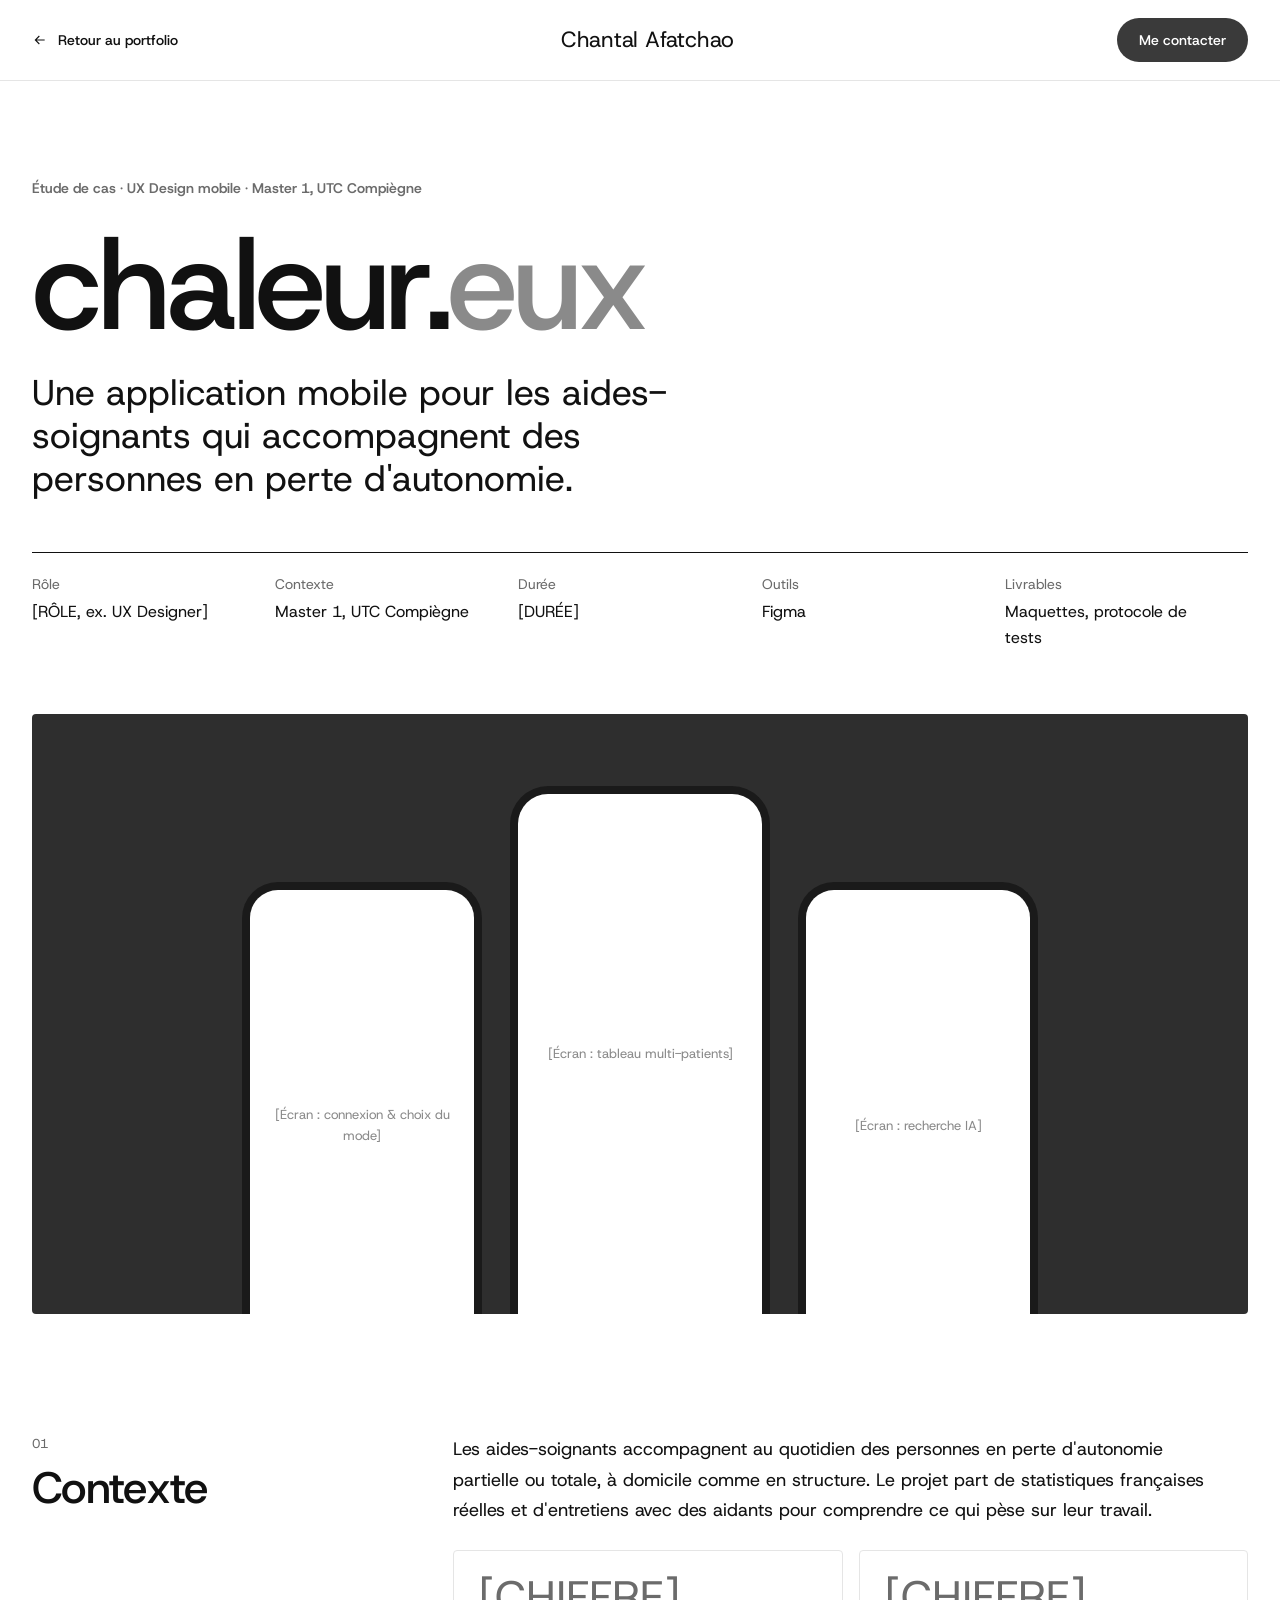
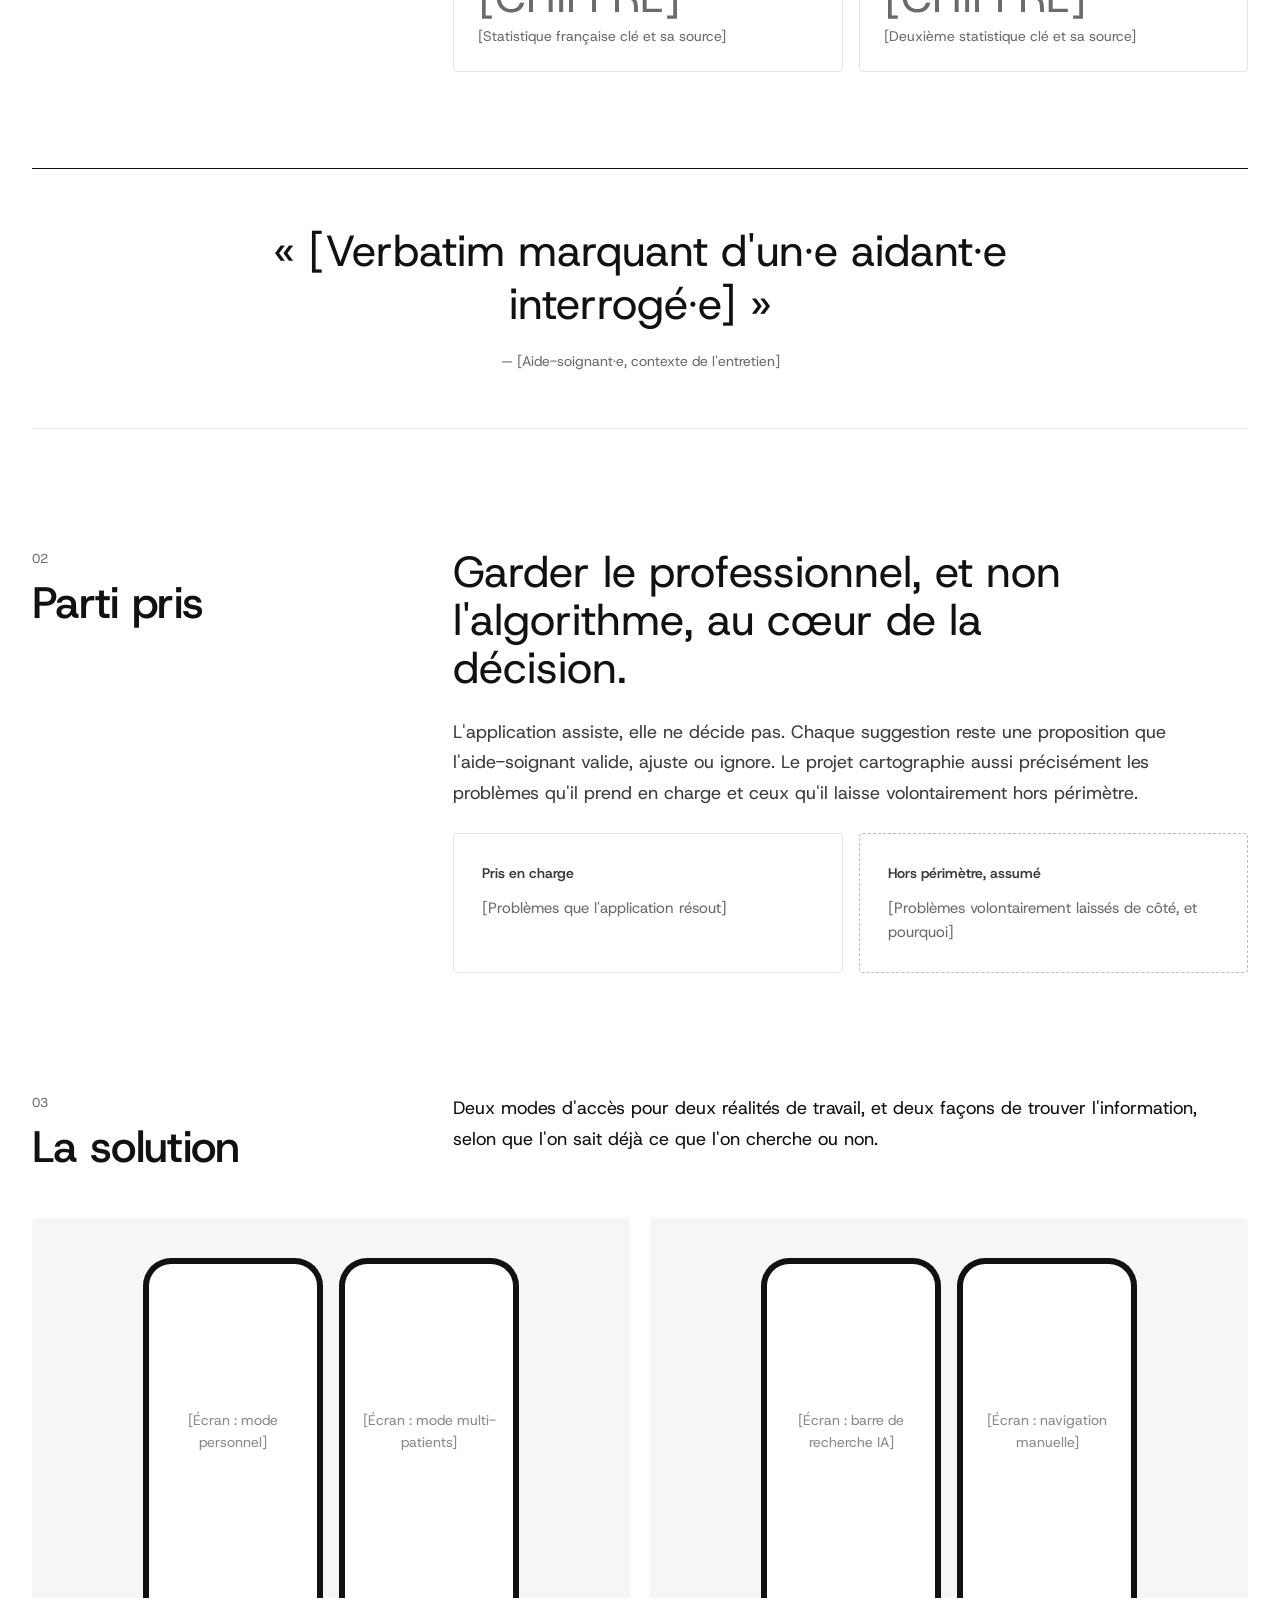
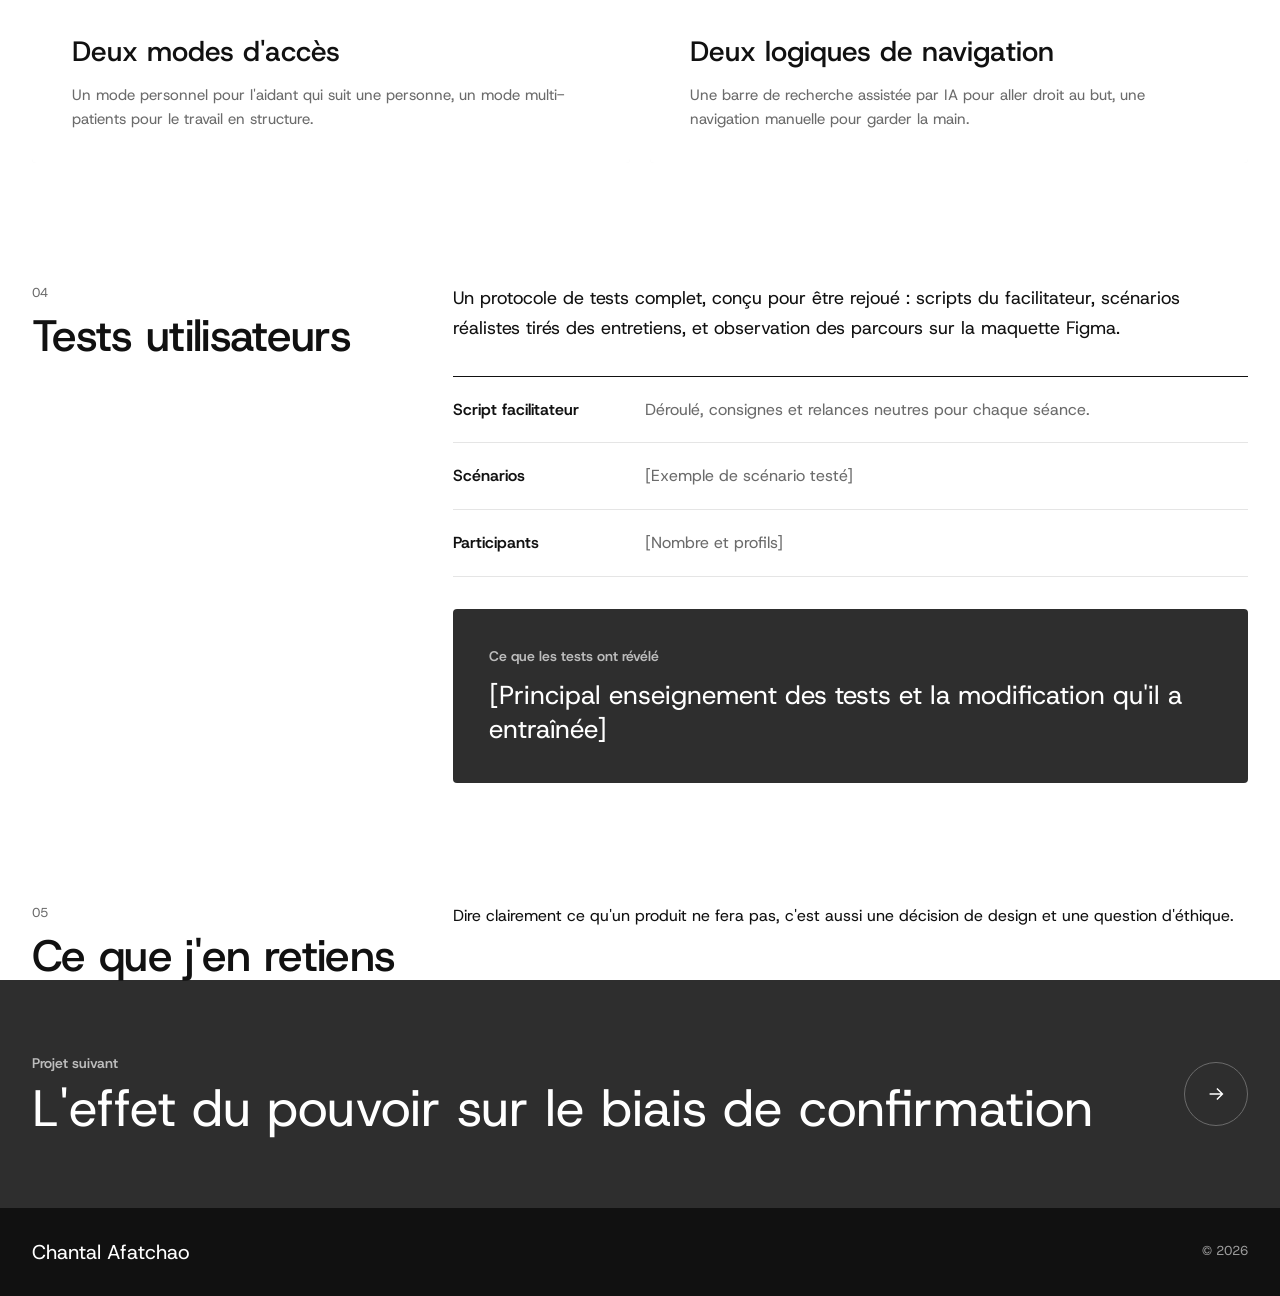
==== commit fe5a1586: "Corrige la ponctuation après le retrait des tirets longs Co-Authored-By: Claude Sonnet 5.5 <noreply@" ====
--- a/case-chaleureux.html
+++ b/case-chaleureux.html
@@ -3,7 +3,7 @@
 <head>
 <meta charset="utf-8">
 <meta name="viewport" content="width=device-width, initial-scale=1">
-<title>chaleur.eux  Étude de cas</title>
+<title>chaleur.eux · Étude de cas</title>
 <meta name="description" content="Étude de cas UX Design mobile : chaleur.eux, une application pour les aides-soignants. Chantal Afatchao.">
 <link rel="preconnect" href="https://fonts.googleapis.com">
 <link rel="preconnect" href="https://fonts.gstatic.com" crossorigin>
@@ -27,7 +27,7 @@
 <h1>chaleur.<span>eux</span></h1>
 <p class="case-lead">Une application mobile pour les aides-soignants qui accompagnent des personnes en perte d'autonomie.</p>
 <div class="facts">
-<div><span class="label">Rôle</span><span>[RÔLE  ex. UX Designer]</span></div>
+<div><span class="label">Rôle</span><span>[RÔLE, ex. UX Designer]</span></div>
 <div><span class="label">Contexte</span><span>Master 1, UTC Compiègne</span></div>
 <div><span class="label">Durée</span><span>[DURÉE]</span></div>
 <div><span class="label">Outils</span><span>Figma</span></div>
@@ -37,9 +37,9 @@
 
 <section class="wrap">
 <div class="case-hero">
-<div class="phone phone-l down-lg">[Écran  connexion &amp; choix du mode]</div>
-<div class="phone phone-xl">[Écran  tableau multi-patients]</div>
-<div class="phone phone-l down-lg">[Écran  recherche IA]</div>
+<div class="phone phone-l down-lg">[Écran : connexion &amp; choix du mode]</div>
+<div class="phone phone-xl">[Écran : tableau multi-patients]</div>
+<div class="phone phone-l down-lg">[Écran : recherche IA]</div>
 </div>
 </section>
 
@@ -64,7 +64,7 @@
 <section class="wrap case-section">
 <div class="case-label"><span class="n">02</span><h2>Parti pris</h2></div>
 <div class="case-body">
-<p class="big">Garder le professionnel  et non l'algorithme  au cœur de la décision.</p>
+<p class="big">Garder le professionnel, et non l'algorithme, au cœur de la décision.</p>
 <p class="text muted" style="color:#3D3D3D">L'application assiste, elle ne décide pas. Chaque suggestion reste une proposition que l'aide-soignant valide, ajuste ou ignore. Le projet cartographie aussi précisément les problèmes qu'il prend en charge et ceux qu'il laisse volontairement hors périmètre.</p>
 <div class="grid-2" style="grid-template-columns:repeat(auto-fit,minmax(min(280px,100%),1fr))">
 <div class="box solid"><span class="label">Pris en charge</span><p>[Problèmes que l'application résout]</p></div>
@@ -80,11 +80,11 @@
 </div>
 <div class="solution-cards">
 <div class="sol">
-<div class="sol-visual"><div class="phone phone-s">[Écran  mode personnel]</div><div class="phone phone-s">[Écran  mode multi-patients]</div></div>
+<div class="sol-visual"><div class="phone phone-s">[Écran : mode personnel]</div><div class="phone phone-s">[Écran : mode multi-patients]</div></div>
 <div class="sol-text"><h3>Deux modes d'accès</h3><p>Un mode personnel pour l'aidant qui suit une personne, un mode multi-patients pour le travail en structure.</p></div>
 </div>
 <div class="sol">
-<div class="sol-visual"><div class="phone phone-s">[Écran  barre de recherche IA]</div><div class="phone phone-s">[Écran  navigation manuelle]</div></div>
+<div class="sol-visual"><div class="phone phone-s">[Écran : barre de recherche IA]</div><div class="phone phone-s">[Écran : navigation manuelle]</div></div>
 <div class="sol-text"><h3>Deux logiques de navigation</h3><p>Une barre de recherche assistée par IA pour aller droit au but, une navigation manuelle pour garder la main.</p></div>
 </div>
 </div>
@@ -105,7 +105,7 @@
 
 <section class="wrap case-section">
 <div class="case-label"><span class="n">05</span><h2>Ce que j'en retiens</h2></div>
-<p class="case-body big sm">Dire clairement ce qu'un produit ne fera pas, c'est aussi une décision de design  et une question d'éthique.</p>
+<p class="case-body big sm">Dire clairement ce qu'un produit ne fera pas, c'est aussi une décision de design et une question d'éthique.</p>
 </section>
 
 <section class="next">
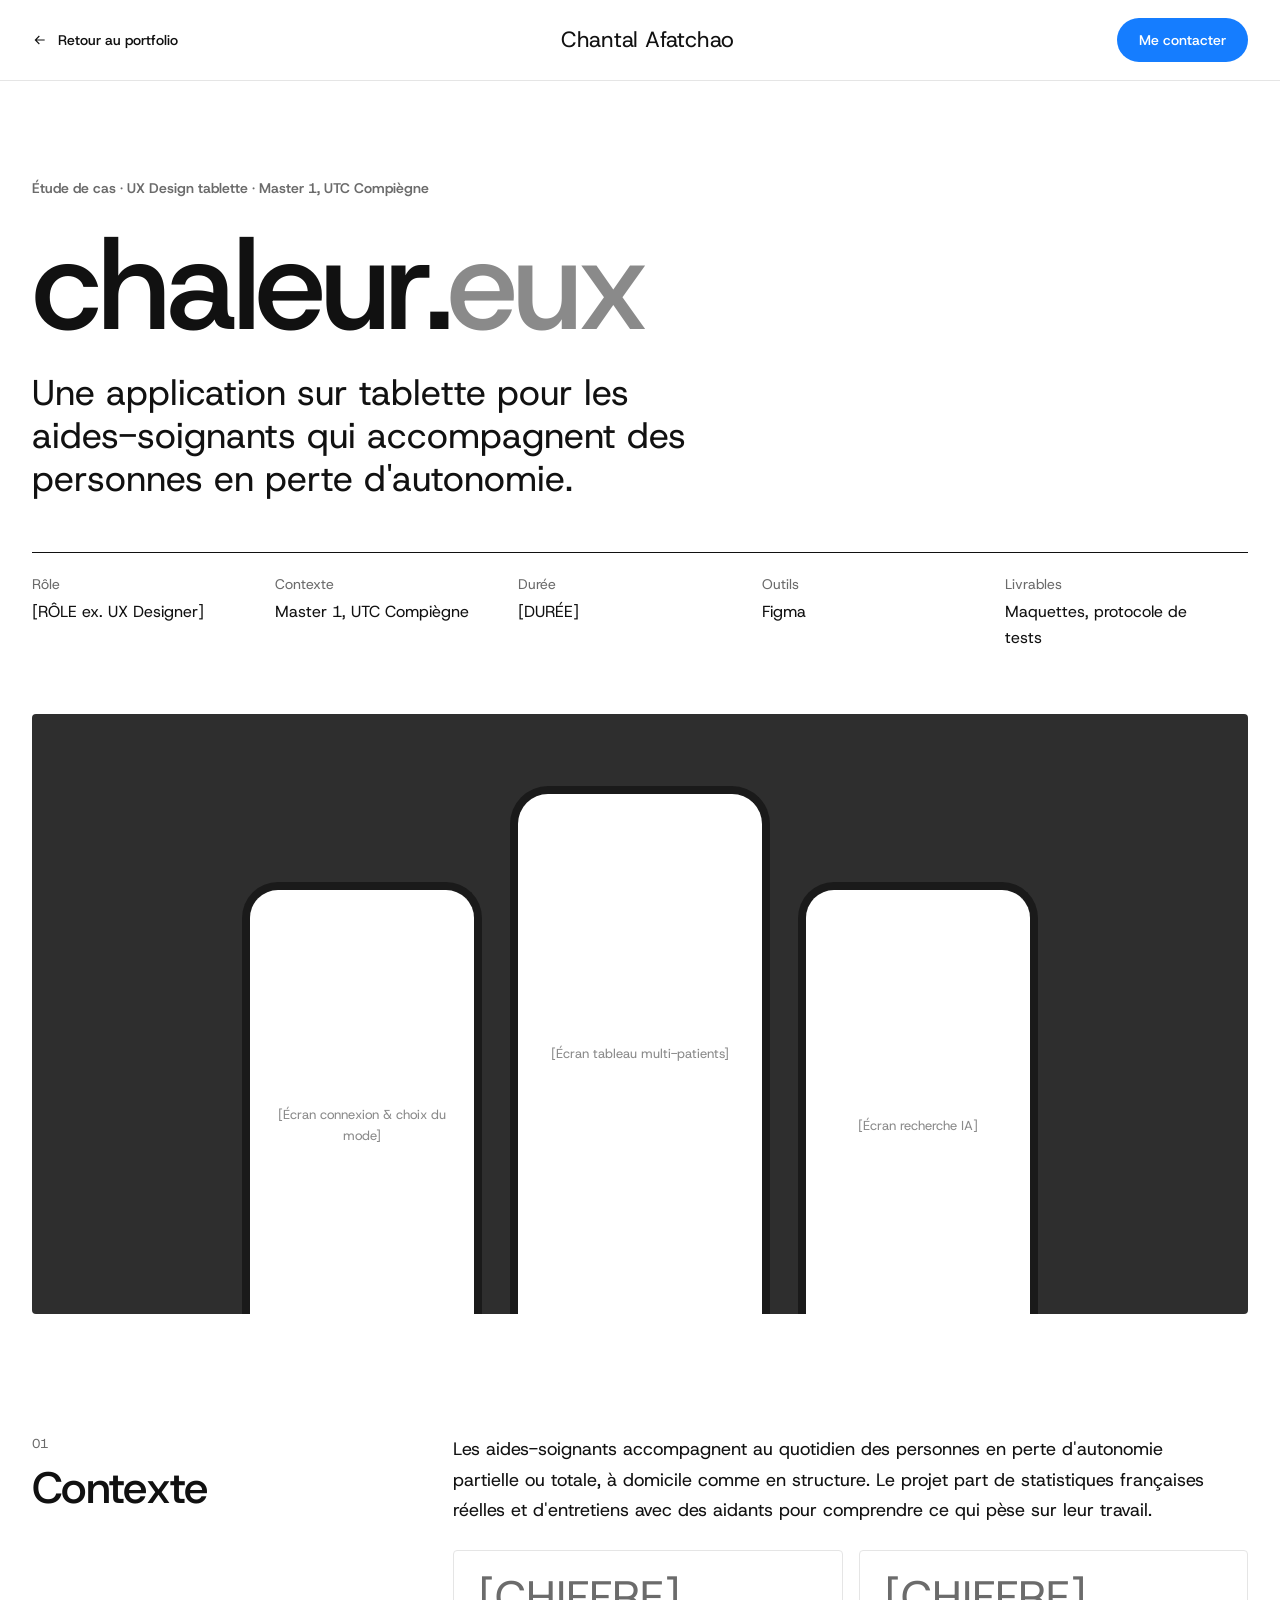
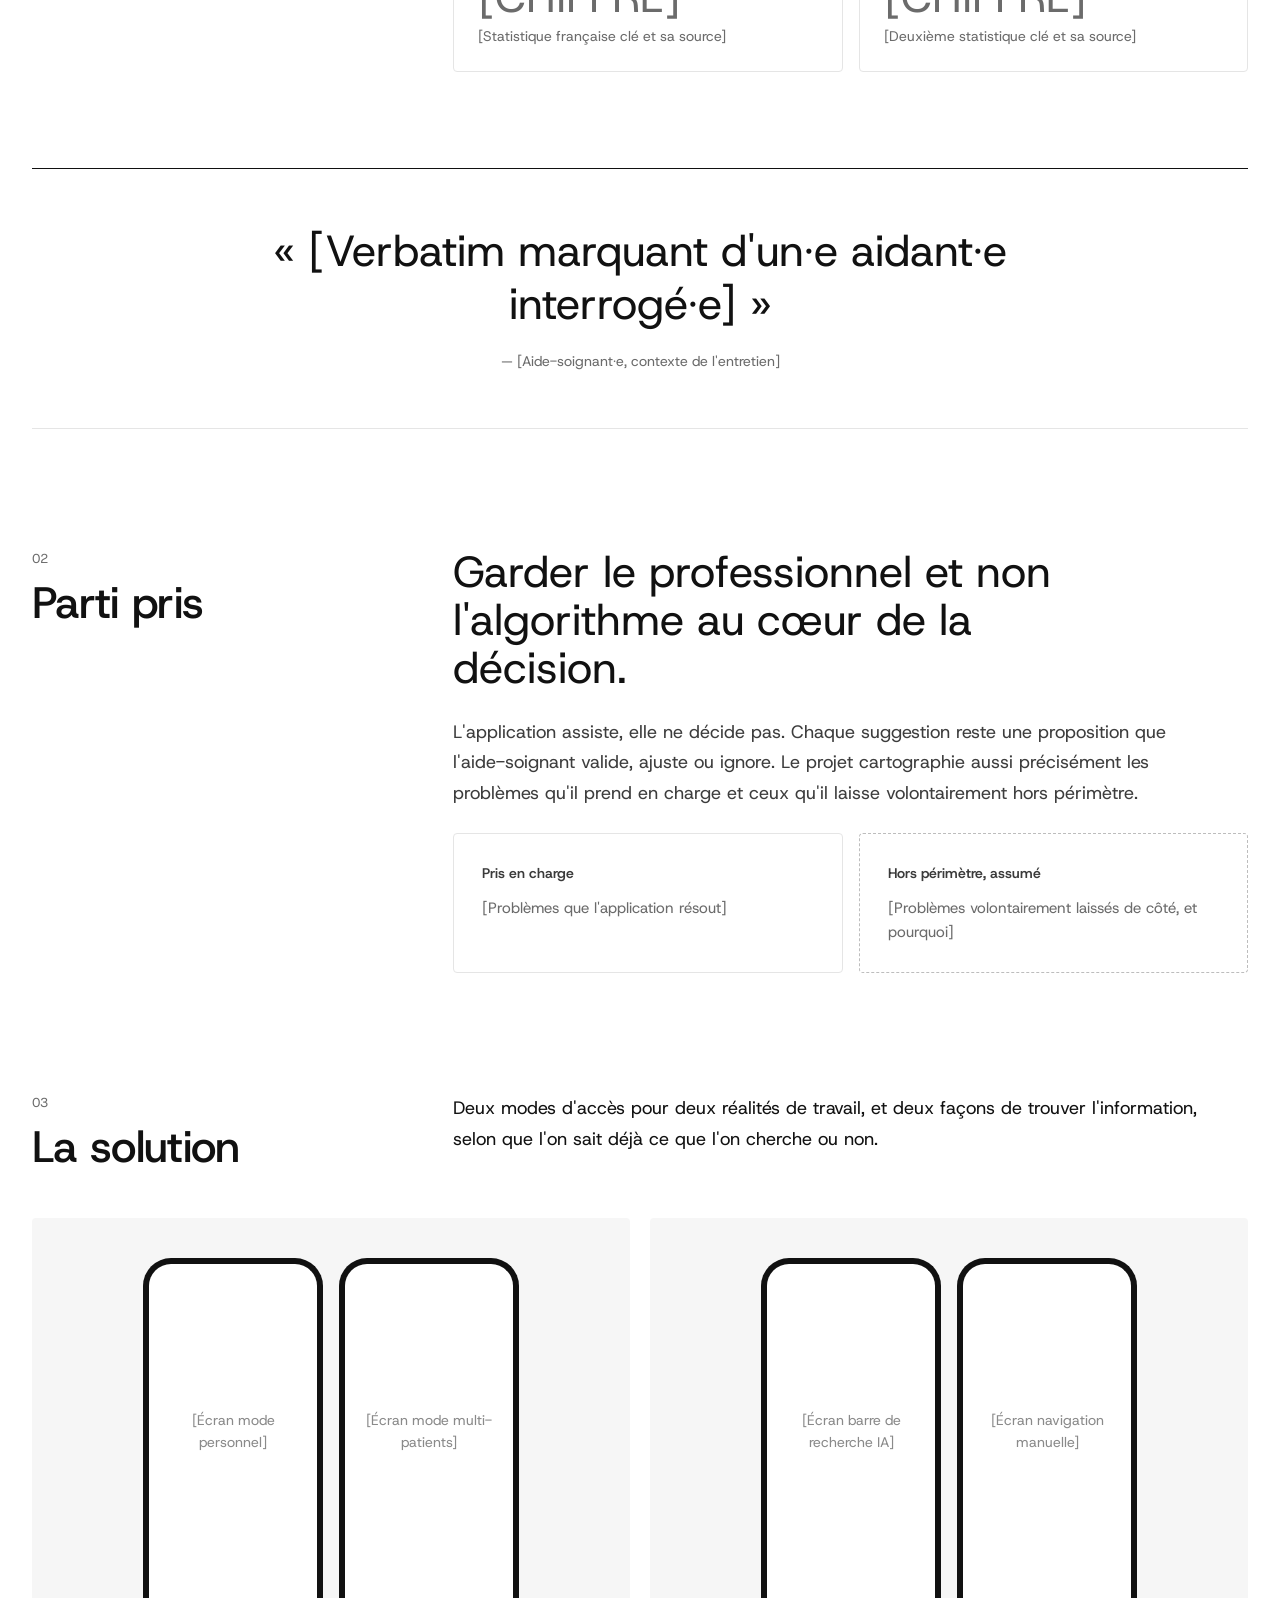
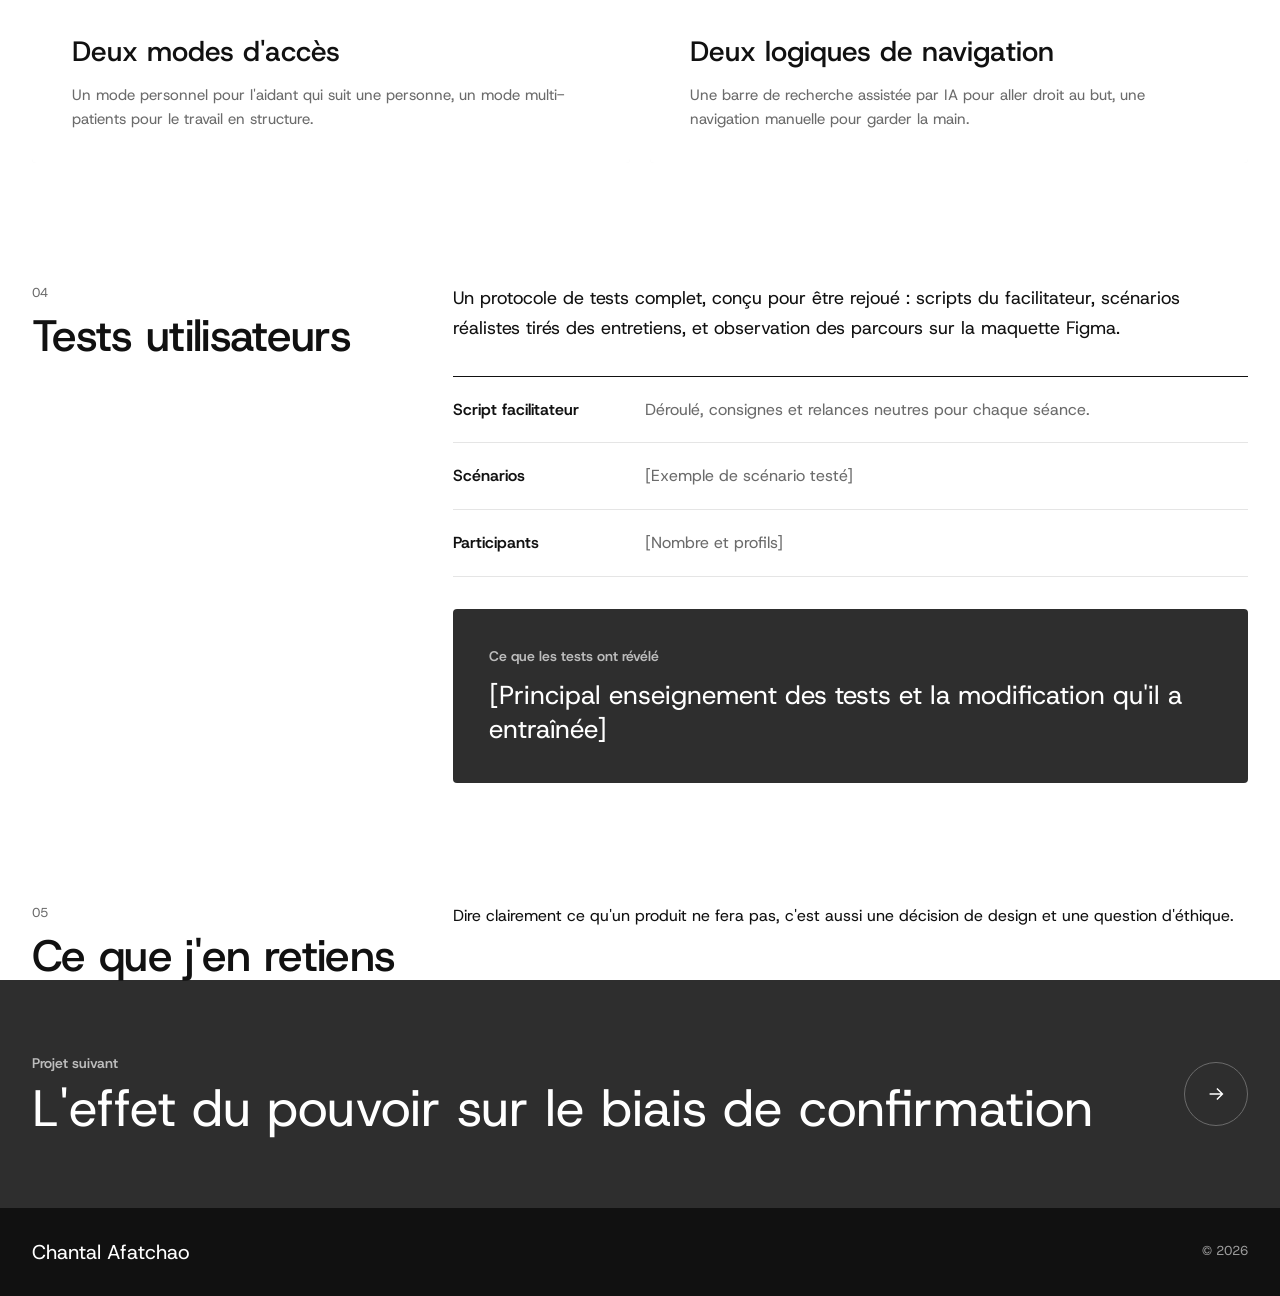
==== commit 8b56dd71: "Ajoute les visuels des projets et aligne les textes sur les supports - Convertit les PDF et captures" ====
--- a/case-chaleureux.html
+++ b/case-chaleureux.html
@@ -3,8 +3,8 @@
 <head>
 <meta charset="utf-8">
 <meta name="viewport" content="width=device-width, initial-scale=1">
-<title>chaleur.eux · Étude de cas</title>
-<meta name="description" content="Étude de cas UX Design mobile : chaleur.eux, une application pour les aides-soignants. Chantal Afatchao.">
+<title>chaleur.eux  Étude de cas</title>
+<meta name="description" content="Étude de cas UX Design tablette : chaleur.eux, une application pour les aides-soignants. Chantal Afatchao.">
 <link rel="preconnect" href="https://fonts.googleapis.com">
 <link rel="preconnect" href="https://fonts.gstatic.com" crossorigin>
 <link href="https://fonts.googleapis.com/css2?family=Host+Grotesk:ital,wght@0,400;0,500;0,600;1,400&amp;display=swap" rel="stylesheet">
@@ -23,11 +23,11 @@
 
 <main>
 <section class="wrap case-head">
-<p class="eyebrow">Étude de cas · UX Design mobile · Master 1, UTC Compiègne</p>
+<p class="eyebrow">Étude de cas · UX Design tablette · Master 1, UTC Compiègne</p>
 <h1>chaleur.<span>eux</span></h1>
-<p class="case-lead">Une application mobile pour les aides-soignants qui accompagnent des personnes en perte d'autonomie.</p>
+<p class="case-lead">Une application sur tablette pour les aides-soignants qui accompagnent des personnes en perte d'autonomie.</p>
 <div class="facts">
-<div><span class="label">Rôle</span><span>[RÔLE, ex. UX Designer]</span></div>
+<div><span class="label">Rôle</span><span>[RÔLE  ex. UX Designer]</span></div>
 <div><span class="label">Contexte</span><span>Master 1, UTC Compiègne</span></div>
 <div><span class="label">Durée</span><span>[DURÉE]</span></div>
 <div><span class="label">Outils</span><span>Figma</span></div>
@@ -37,9 +37,9 @@
 
 <section class="wrap">
 <div class="case-hero">
-<div class="phone phone-l down-lg">[Écran : connexion &amp; choix du mode]</div>
-<div class="phone phone-xl">[Écran : tableau multi-patients]</div>
-<div class="phone phone-l down-lg">[Écran : recherche IA]</div>
+<div class="phone phone-l down-lg">[Écran  connexion &amp; choix du mode]</div>
+<div class="phone phone-xl">[Écran  tableau multi-patients]</div>
+<div class="phone phone-l down-lg">[Écran  recherche IA]</div>
 </div>
 </section>
 
@@ -64,7 +64,7 @@
 <section class="wrap case-section">
 <div class="case-label"><span class="n">02</span><h2>Parti pris</h2></div>
 <div class="case-body">
-<p class="big">Garder le professionnel, et non l'algorithme, au cœur de la décision.</p>
+<p class="big">Garder le professionnel  et non l'algorithme  au cœur de la décision.</p>
 <p class="text muted" style="color:#3D3D3D">L'application assiste, elle ne décide pas. Chaque suggestion reste une proposition que l'aide-soignant valide, ajuste ou ignore. Le projet cartographie aussi précisément les problèmes qu'il prend en charge et ceux qu'il laisse volontairement hors périmètre.</p>
 <div class="grid-2" style="grid-template-columns:repeat(auto-fit,minmax(min(280px,100%),1fr))">
 <div class="box solid"><span class="label">Pris en charge</span><p>[Problèmes que l'application résout]</p></div>
@@ -80,11 +80,11 @@
 </div>
 <div class="solution-cards">
 <div class="sol">
-<div class="sol-visual"><div class="phone phone-s">[Écran : mode personnel]</div><div class="phone phone-s">[Écran : mode multi-patients]</div></div>
+<div class="sol-visual"><div class="phone phone-s">[Écran  mode personnel]</div><div class="phone phone-s">[Écran  mode multi-patients]</div></div>
 <div class="sol-text"><h3>Deux modes d'accès</h3><p>Un mode personnel pour l'aidant qui suit une personne, un mode multi-patients pour le travail en structure.</p></div>
 </div>
 <div class="sol">
-<div class="sol-visual"><div class="phone phone-s">[Écran : barre de recherche IA]</div><div class="phone phone-s">[Écran : navigation manuelle]</div></div>
+<div class="sol-visual"><div class="phone phone-s">[Écran  barre de recherche IA]</div><div class="phone phone-s">[Écran  navigation manuelle]</div></div>
 <div class="sol-text"><h3>Deux logiques de navigation</h3><p>Une barre de recherche assistée par IA pour aller droit au but, une navigation manuelle pour garder la main.</p></div>
 </div>
 </div>
@@ -105,7 +105,7 @@
 
 <section class="wrap case-section">
 <div class="case-label"><span class="n">05</span><h2>Ce que j'en retiens</h2></div>
-<p class="case-body big sm">Dire clairement ce qu'un produit ne fera pas, c'est aussi une décision de design et une question d'éthique.</p>
+<p class="case-body big sm">Dire clairement ce qu'un produit ne fera pas, c'est aussi une décision de design  et une question d'éthique.</p>
 </section>
 
 <section class="next">
--- a/css/style.css
+++ b/css/style.css
@@ -12,6 +12,8 @@
   --bg-ph: #EDEDED;
   --dark: #2E2E2E;
   --darker: #111;
+  --blue: #157DFF;
+  --blue-2: #0F6AE0;
   --wrap: 1280px;
   --font: 'PP Neue Montreal', 'Host Grotesk', 'Helvetica Neue', sans-serif;
 }
@@ -105,12 +107,12 @@
 }
 
 .btn-dark {
-  background: var(--ink);
+  background: var(--blue);
   color: #fff
 }
 
 .btn-dark:hover {
-  background: var(--ink-2);
+  background: var(--blue-2);
   color: #fff
 }
 
@@ -135,11 +137,12 @@
 }
 
 .btn-line-dark {
-  border-color: var(--muted);
+  border-color: #fff;
   color: #fff
 }
 
 .btn-line-dark:hover {
+  background: rgba(255, 255, 255, .12);
   border-color: #fff;
   color: #fff
 }
@@ -150,7 +153,7 @@
   min-height: 44px;
   padding: 0 22px;
   border-radius: 999px;
-  background: var(--ink-2);
+  background: var(--blue);
   color: #fff;
   text-decoration: none;
   font-size: 14px;
@@ -158,7 +161,7 @@
 }
 
 .pill-cta:hover {
-  background: var(--ink);
+  background: var(--blue-2);
   color: #fff
 }
 
@@ -389,6 +392,11 @@
 }
 
 /* ===== À propos ===== */
+.about-section {
+  background: var(--blue);
+  color: #fff
+}
+
 .about {
   padding-top: 120px;
   padding-bottom: 120px
@@ -411,15 +419,18 @@
   letter-spacing: -.025em
 }
 
+.about-section .eyebrow {
+  color: #fff
+}
+
 .about-head em {
   font-style: normal;
-  color: var(--soft)
+  color: inherit
 }
 
 .about-card {
   display: grid;
   grid-template-columns: repeat(auto-fit, minmax(min(340px, 100%), 1fr));
-  border: 1px solid var(--line);
   border-radius: 4px;
   overflow: hidden
 }
@@ -474,7 +485,7 @@
 }
 
 .about-body>p {
-  color: var(--muted);
+  color: #fff;
   max-width: 52ch
 }
 
@@ -492,6 +503,11 @@
   color: var(--ink-2)
 }
 
+.about .tag {
+  border-color: #fff;
+  color: #fff
+}
+
 .tag-dark {
   padding: 6px 12px;
   border-color: #5A5A5A;
@@ -500,7 +516,7 @@
 
 .reading {
   padding-top: 20px;
-  border-top: 1px solid var(--line);
+  border-top: 1px solid #fff;
   display: flex;
   flex-direction: column;
   gap: 6px
@@ -510,19 +526,19 @@
   font-size: 14px;
   /* letter-spacing: .12em; */
   /* text-transform: uppercase; */
-  color: var(--muted);
+  color: #fff;
   font-weight: 600
 }
 
 .reading p {
   font-size: 19px;
   line-height: 1.45;
-  color: var(--ink-2)
+  color: #fff
 }
 
 /* ===== Projets ===== */
 .projects {
-  background: var(--bg-soft)
+  background: var(--bg)
 }
 
 .projects .wrap {
@@ -559,7 +575,7 @@
 }
 
 .featured {
-  background: var(--dark);
+  background: var(--ink );
   color: #fff;
   border-radius: 4px;
   overflow: hidden;
@@ -569,6 +585,7 @@
 }
 
 .featured-text {
+  background: var(--black);
   padding: 48px;
   display: flex;
   flex-direction: column;
@@ -586,6 +603,10 @@
   color: #A3A3A3
 }
 
+.featured .meta-row {
+  color: #fff
+}
+
 .featured-title {
   display: flex;
   flex-direction: column;
@@ -602,12 +623,12 @@
 .featured .tagline {
   font-size: 24px;
   line-height: 1.3;
-  color: #BDBDBD
+  color: #fff
 }
 
 .featured .desc {
   font-size: 15px;
-  color: var(--line-2);
+  color: #fff;
   max-width: 48ch
 }
 
@@ -632,6 +653,23 @@
   overflow: hidden
 }
 
+.featured-visual.has-img {
+  padding: 0;
+  display: block
+}
+
+.featured-visual.has-img img {
+  object-position: 30% center
+}
+
+.featured-visual img,
+.card-visual img {
+  display: block;
+  width: 100%;
+  height: 100%;
+  object-fit: cover
+}
+
 .cards {
   display: grid;
   grid-template-columns: repeat(auto-fit, minmax(min(340px, 100%), 1fr));
@@ -639,8 +677,7 @@
 }
 
 .card {
-  background: #fff;
-  border: 1px solid var(--line);
+  background: var(--bg-soft);
   border-radius: 4px;
   overflow: hidden;
   display: flex;
@@ -663,25 +700,6 @@
 
 .card .meta-row {
   color: var(--muted)
-}
-
-.stat {
-  display: flex;
-  align-items: baseline;
-  gap: 14px
-}
-
-.stat strong {
-  font-size: 40px;
-  line-height: .9;
-  font-weight: 400;
-  color: var(--muted)
-}
-
-.stat span {
-  font-size: 13px;
-  color: var(--muted);
-  max-width: 18ch
 }
 
 .card h3 {
@@ -879,7 +897,7 @@
 .step .big {
   font-size: 96px;
   line-height: .9;
-  color: var(--ink-2)
+  color: var(--blue)
 }
 
 .step p {
@@ -975,7 +993,6 @@
 
 .skill-card {
   background: #fff;
-  border: 1px solid var(--line);
   border-radius: 4px;
   padding: 36px;
   display: flex;
@@ -1006,7 +1023,7 @@
 }
 
 .skill-card.dark {
-  background: var(--dark);
+  background: var(--ink);
   border-color: var(--dark);
   color: #fff
 }
@@ -1021,6 +1038,22 @@
 }
 
 .skill-card.dark li:last-child {
+  border-bottom: 0
+}
+
+.skill-card.blue {
+  background: var(--blue);
+  border-color: var(--blue);
+  color: #fff
+}
+
+.skill-card.blue ul,
+.skill-card.blue li {
+  border-color: #fff;
+  color: #fff
+}
+
+.skill-card.blue li:last-child {
   border-bottom: 0
 }
 
@@ -1054,7 +1087,7 @@
 
 /* ===== Contact ===== */
 .contact {
-  background: var(--dark);
+  background: var(--blue);
   color: #fff
 }
 
@@ -1077,7 +1110,7 @@
 }
 
 .contact .eyebrow {
-  color: #BDBDBD
+  color: #fff
 }
 
 .contact h2 {
@@ -1089,18 +1122,18 @@
 
 .contact h2 em {
   font-style: normal;
-  color: #A3A3A3
+  color: inherit
 }
 
 .contact-main>p {
   max-width: 44ch;
   font-size: 17px;
-  color: var(--line-2)
+  color: #fff
 }
 
 .contact .btn-white,
 .contact .btn-white:hover {
-  color: var(--dark)
+  color: var(--ink)
 }
 
 .contact-info {
@@ -1120,7 +1153,7 @@
   font-size: 14px;
   /* letter-spacing: .12em; */
   /* text-transform: uppercase; */
-  color: #9E9E9E
+  color: #fff
 }
 
 .contact-info a {
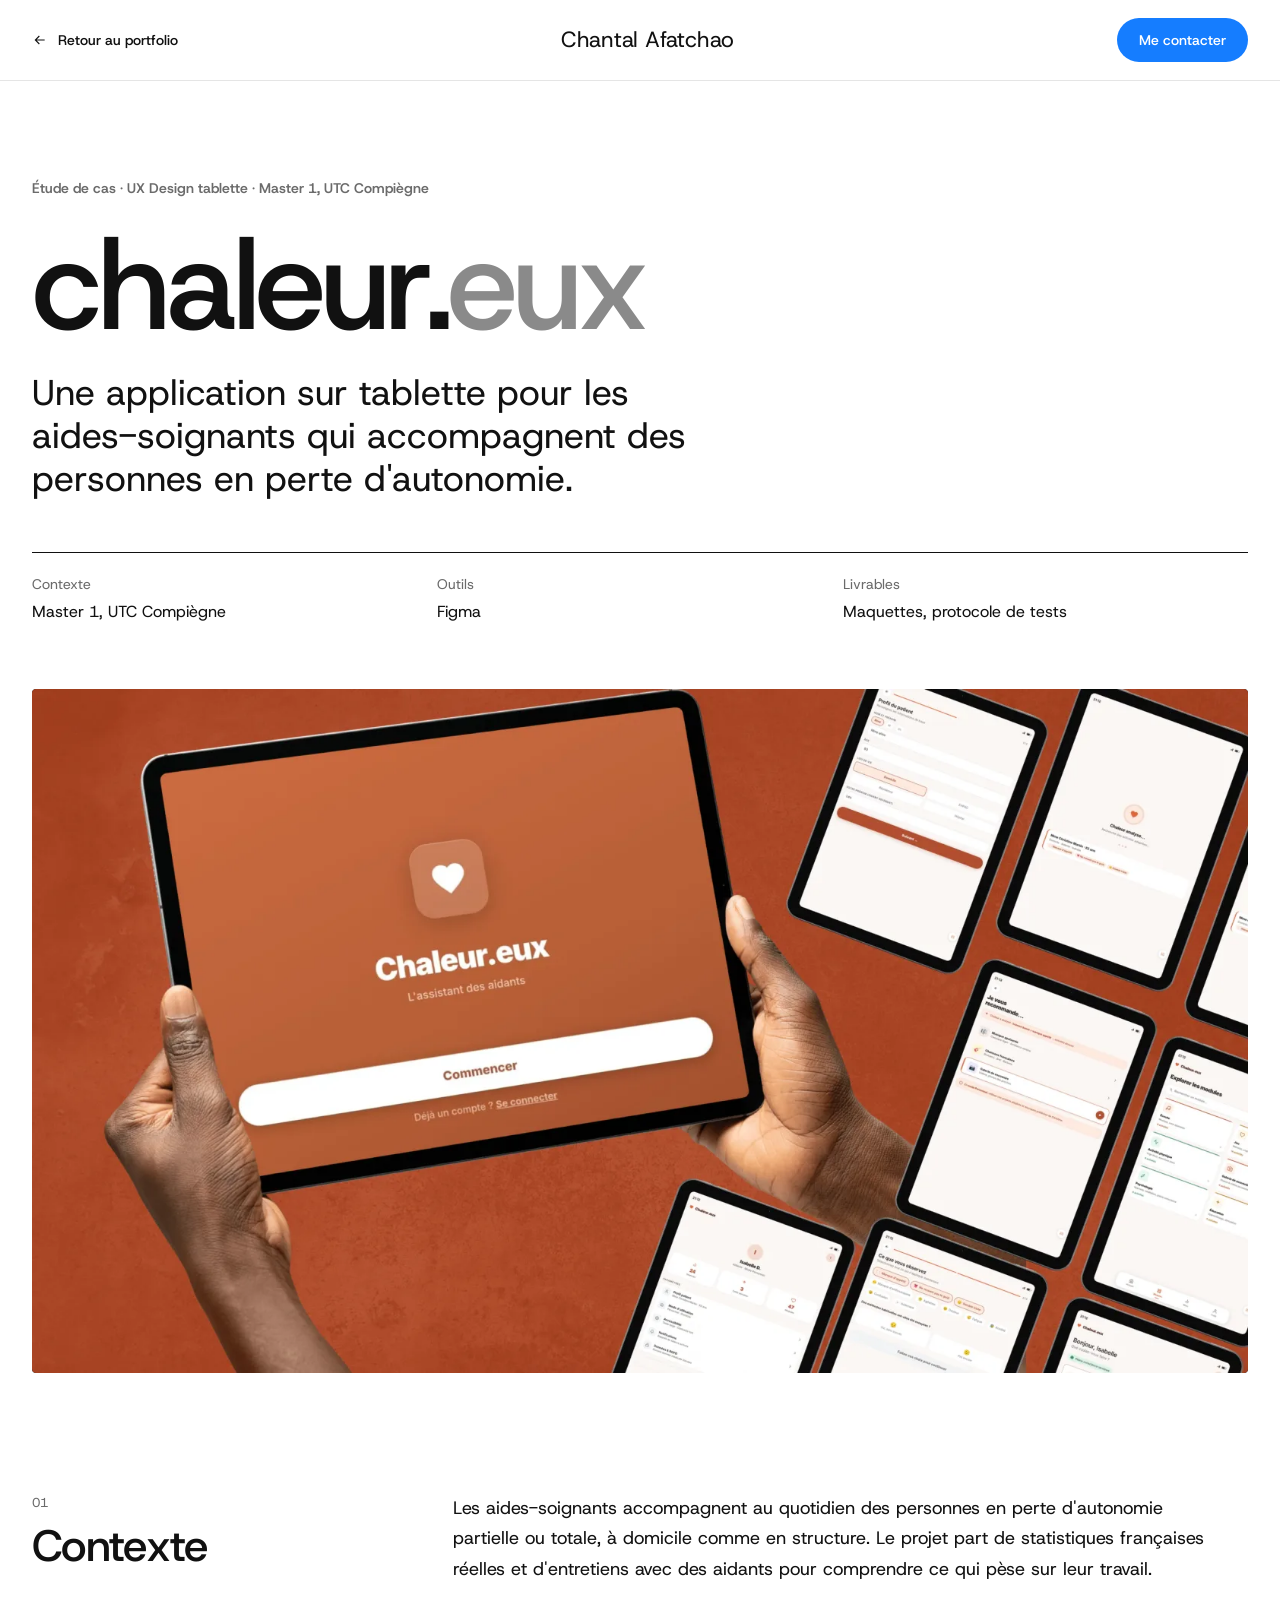
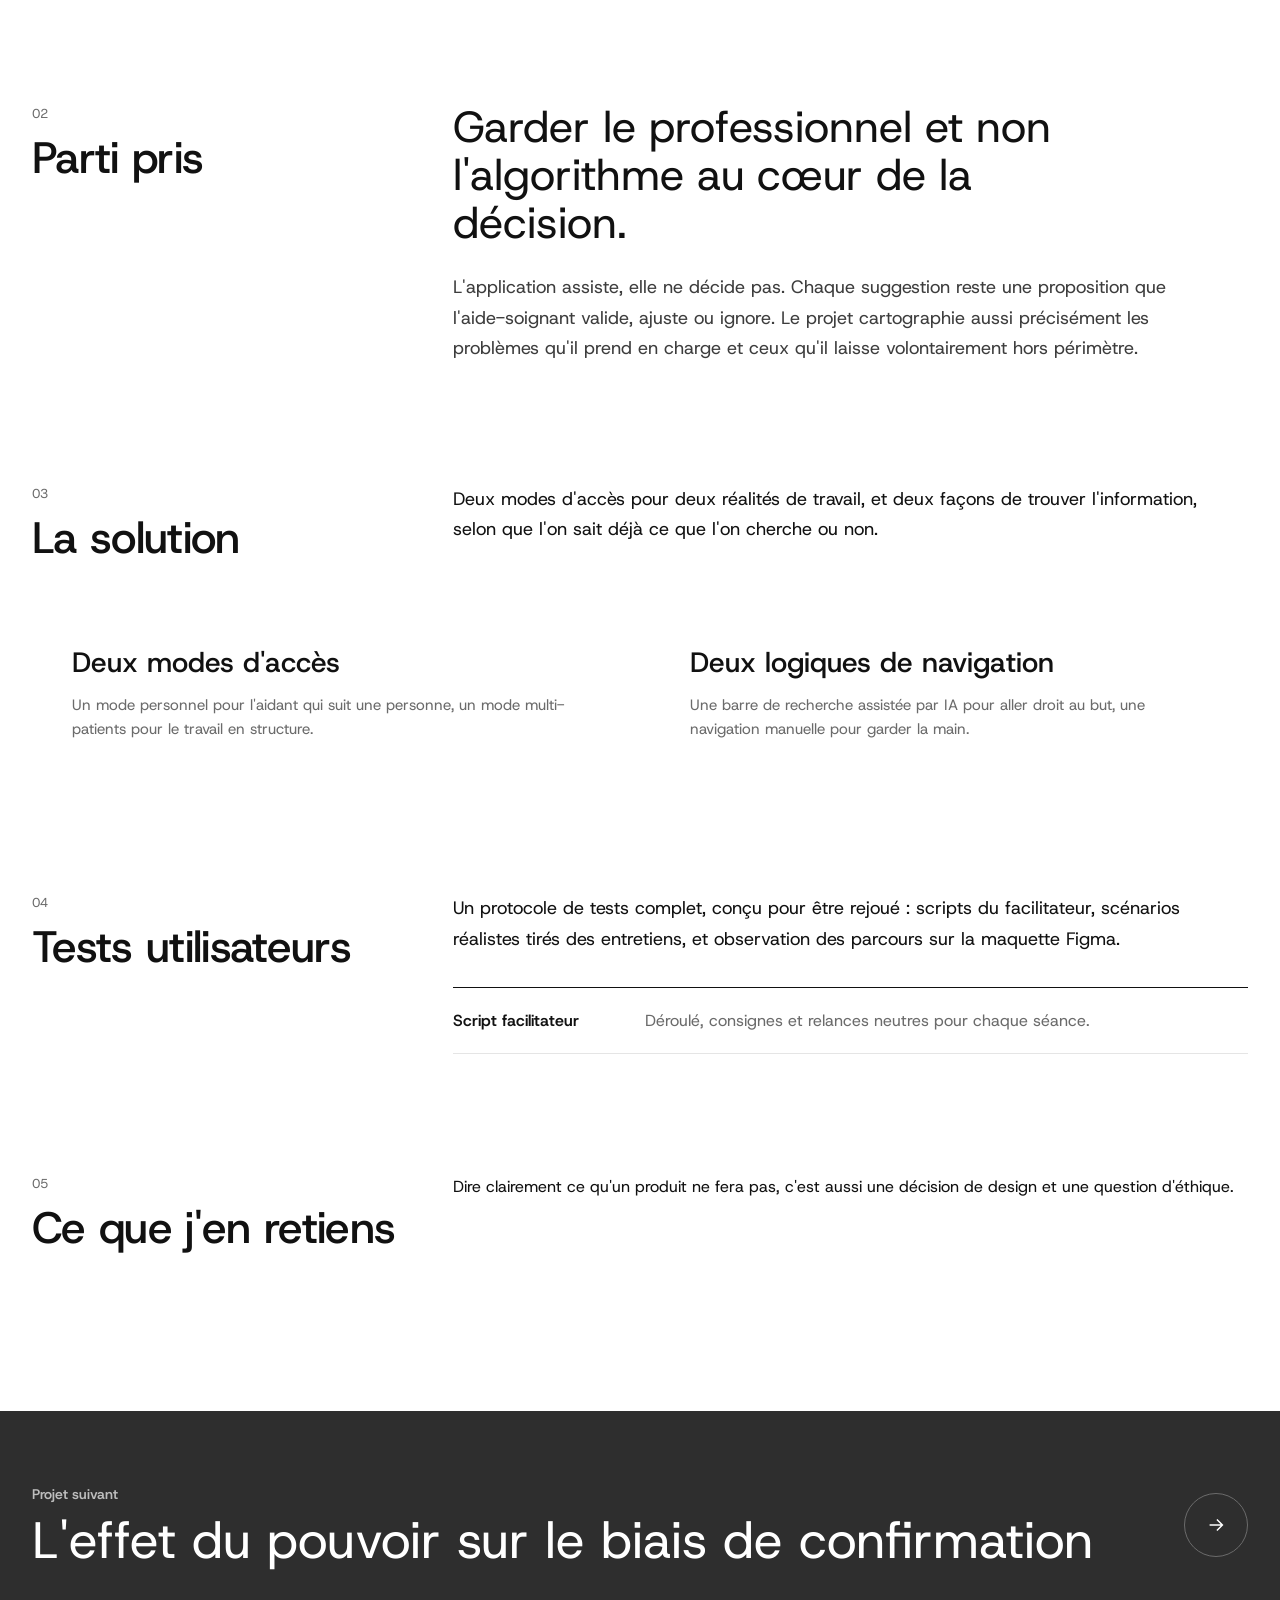
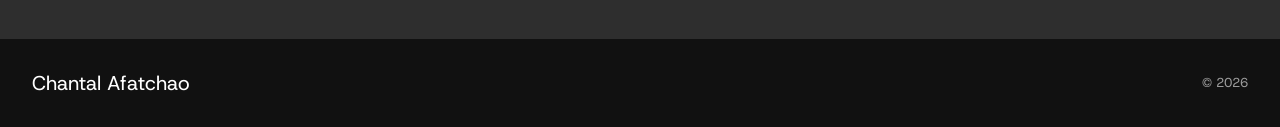
==== commit d29035d9: "Ajoute les études de cas Nkulu et AirPods, réorganise les projets et optimise le chargement - Nouvel" ====
--- a/case-chaleureux.html
+++ b/case-chaleureux.html
@@ -27,19 +27,15 @@
 <h1>chaleur.<span>eux</span></h1>
 <p class="case-lead">Une application sur tablette pour les aides-soignants qui accompagnent des personnes en perte d'autonomie.</p>
 <div class="facts">
-<div><span class="label">Rôle</span><span>[RÔLE  ex. UX Designer]</span></div>
 <div><span class="label">Contexte</span><span>Master 1, UTC Compiègne</span></div>
-<div><span class="label">Durée</span><span>[DURÉE]</span></div>
 <div><span class="label">Outils</span><span>Figma</span></div>
 <div><span class="label">Livrables</span><span>Maquettes, protocole de tests</span></div>
 </div>
 </section>
 
 <section class="wrap">
-<div class="case-hero">
-<div class="phone phone-l down-lg">[Écran  connexion &amp; choix du mode]</div>
-<div class="phone phone-xl">[Écran  tableau multi-patients]</div>
-<div class="phone phone-l down-lg">[Écran  recherche IA]</div>
+<div class="case-hero has-img">
+<img width="1600" height="900" decoding="async" srcset="assets/projets/chaleureux-mockup-800.webp 800w, assets/projets/chaleureux-mockup.webp 1600w" sizes="(max-width: 1280px) 100vw, 1280px" src="assets/projets/chaleureux-mockup.webp" alt="Application Chaleur.eux sur tablette, entourée de ses principaux écrans" fetchpriority="high">
 </div>
 </section>
 
@@ -47,18 +43,7 @@
 <div class="case-label"><span class="n">01</span><h2>Contexte</h2></div>
 <div class="case-body">
 <p class="text">Les aides-soignants accompagnent au quotidien des personnes en perte d'autonomie partielle ou totale, à domicile comme en structure. Le projet part de statistiques françaises réelles et d'entretiens avec des aidants pour comprendre ce qui pèse sur leur travail.</p>
-<div class="grid-2">
-<div class="box"><span class="num">[CHIFFRE]</span><span class="note">[Statistique française clé et sa source]</span></div>
-<div class="box"><span class="num">[CHIFFRE]</span><span class="note">[Deuxième statistique clé et sa source]</span></div>
 </div>
-</div>
-</section>
-
-<section class="wrap quote">
-<blockquote>
-<p>« [Verbatim marquant d'un·e aidant·e interrogé·e] »</p>
-<cite>— [Aide-soignant·e, contexte de l'entretien]</cite>
-</blockquote>
 </section>
 
 <section class="wrap case-section">
@@ -66,10 +51,6 @@
 <div class="case-body">
 <p class="big">Garder le professionnel  et non l'algorithme  au cœur de la décision.</p>
 <p class="text muted" style="color:#3D3D3D">L'application assiste, elle ne décide pas. Chaque suggestion reste une proposition que l'aide-soignant valide, ajuste ou ignore. Le projet cartographie aussi précisément les problèmes qu'il prend en charge et ceux qu'il laisse volontairement hors périmètre.</p>
-<div class="grid-2" style="grid-template-columns:repeat(auto-fit,minmax(min(280px,100%),1fr))">
-<div class="box solid"><span class="label">Pris en charge</span><p>[Problèmes que l'application résout]</p></div>
-<div class="box dashed"><span class="label">Hors périmètre, assumé</span><p>[Problèmes volontairement laissés de côté, et pourquoi]</p></div>
-</div>
 </div>
 </section>
 
@@ -80,11 +61,9 @@
 </div>
 <div class="solution-cards">
 <div class="sol">
-<div class="sol-visual"><div class="phone phone-s">[Écran  mode personnel]</div><div class="phone phone-s">[Écran  mode multi-patients]</div></div>
 <div class="sol-text"><h3>Deux modes d'accès</h3><p>Un mode personnel pour l'aidant qui suit une personne, un mode multi-patients pour le travail en structure.</p></div>
 </div>
 <div class="sol">
-<div class="sol-visual"><div class="phone phone-s">[Écran  barre de recherche IA]</div><div class="phone phone-s">[Écran  navigation manuelle]</div></div>
 <div class="sol-text"><h3>Deux logiques de navigation</h3><p>Une barre de recherche assistée par IA pour aller droit au but, une navigation manuelle pour garder la main.</p></div>
 </div>
 </div>
@@ -96,10 +75,7 @@
 <p class="text">Un protocole de tests complet, conçu pour être rejoué : scripts du facilitateur, scénarios réalistes tirés des entretiens, et observation des parcours sur la maquette Figma.</p>
 <dl class="protocol" style="margin:0">
 <div><dt>Script facilitateur</dt><dd>Déroulé, consignes et relances neutres pour chaque séance.</dd></div>
-<div><dt>Scénarios</dt><dd>[Exemple de scénario testé]</dd></div>
-<div><dt>Participants</dt><dd>[Nombre et profils]</dd></div>
 </dl>
-<div class="insight"><span class="label">Ce que les tests ont révélé</span><p>[Principal enseignement des tests et la modification qu'il a entraînée]</p></div>
 </div>
 </section>
 
--- a/css/style.css
+++ b/css/style.css
@@ -83,11 +83,6 @@
   color: var(--muted)
 }
 
-.display {
-  font-family: var(--font);
-  font-weight: 500
-}
-
 /* ===== Boutons ===== */
 .btn {
   display: inline-flex;
@@ -190,19 +185,6 @@
   text-decoration: none
 }
 
-.brand-dot {
-  width: 30px;
-  height: 30px;
-  border-radius: 50%;
-  background: var(--ink-2);
-  color: #fff;
-  display: flex;
-  align-items: center;
-  justify-content: center;
-  font-size: 15px;
-  font-weight: 500
-}
-
 .brand-name {
   font-size: 22px;
   letter-spacing: -.01em
@@ -310,8 +292,7 @@
   letter-spacing: -.04em
 }
 
-.hero h1 span,
-.accent {
+.hero h1 span {
   color: var(--soft)
 }
 
@@ -339,18 +320,6 @@
   justify-self: end;
   width: 100%;
   max-width: 480px
-}
-
-.placeholder {
-  display: flex;
-  flex-direction: column;
-  align-items: center;
-  justify-content: center;
-  gap: 10px;
-  color: var(--soft);
-  font-size: 13px;
-  text-align: center;
-  padding: 16px
 }
 
 .portrait {
@@ -438,35 +407,17 @@
 .about-photo {
   position: relative;
   min-height: 380px;
-  background: var(--bg-ph)
-}
-
-.about-photo .placeholder {
+  background: var(--bg-ph);
+  overflow: hidden
+}
+
+.about-photo img {
   position: absolute;
-  inset: 0
-}
-
-.name-tag {
-  position: absolute;
-  left: 20px;
-  bottom: 20px;
-  background: #fff;
-  padding: 12px 16px;
-  border-radius: 3px;
-  display: flex;
-  flex-direction: column;
-  gap: 2px
-}
-
-.name-tag strong {
-  font-size: 20px;
-  line-height: 1.1;
-  font-weight: 400
-}
-
-.name-tag span {
-  font-size: 14px;
-  color: var(--muted)
+  inset: 0;
+  width: 100%;
+  height: 100%;
+  object-fit: cover;
+  object-position: center 40%
 }
 
 .about-body {
@@ -506,12 +457,6 @@
 .about .tag {
   border-color: #fff;
   color: #fff
-}
-
-.tag-dark {
-  padding: 6px 12px;
-  border-color: #5A5A5A;
-  color: var(--line-2)
 }
 
 .reading {
@@ -574,25 +519,6 @@
   color: var(--muted)
 }
 
-.featured {
-  background: var(--ink );
-  color: #fff;
-  border-radius: 4px;
-  overflow: hidden;
-  display: grid;
-  grid-template-columns: repeat(auto-fit, minmax(min(480px, 100%), 1fr));
-  margin-bottom: 20px
-}
-
-.featured-text {
-  background: var(--black);
-  padding: 48px;
-  display: flex;
-  flex-direction: column;
-  justify-content: space-between;
-  gap: 40px
-}
-
 .meta-row {
   display: flex;
   justify-content: space-between;
@@ -603,66 +529,6 @@
   color: #A3A3A3
 }
 
-.featured .meta-row {
-  color: #fff
-}
-
-.featured-title {
-  display: flex;
-  flex-direction: column;
-  gap: 18px
-}
-
-.featured h3 {
-  font-weight: 500;
-  font-size: clamp(44px, 4.6vw, 64px);
-  line-height: 1;
-  letter-spacing: -.02em
-}
-
-.featured .tagline {
-  font-size: 24px;
-  line-height: 1.3;
-  color: #fff
-}
-
-.featured .desc {
-  font-size: 15px;
-  color: #fff;
-  max-width: 48ch
-}
-
-.featured-actions {
-  display: flex;
-  flex-direction: column;
-  gap: 24px
-}
-
-.featured-actions .btn {
-  align-self: flex-start
-}
-
-.featured-visual {
-  background: var(--ink-2);
-  padding: 56px 32px 0;
-  display: flex;
-  justify-content: center;
-  align-items: flex-end;
-  gap: 20px;
-  min-height: 520px;
-  overflow: hidden
-}
-
-.featured-visual.has-img {
-  padding: 0;
-  display: block
-}
-
-.featured-visual.has-img img {
-  object-position: 30% center
-}
-
-.featured-visual img,
 .card-visual img {
   display: block;
   width: 100%;
@@ -713,65 +579,33 @@
   color: var(--muted)
 }
 
-/* Mockups téléphone */
-.phone {
-  flex: 0 0 auto;
-  background: #fff;
-  border-style: solid;
-  border-color: #1A1A1A;
-  border-bottom: 0;
-  display: flex;
-  align-items: center;
-  justify-content: center;
-  text-align: center;
-  padding: 20px;
-  color: var(--soft);
-  font-size: 14px;
-  max-width: 100%
-}
-
-.phone-l {
-  width: 240px;
-  height: 480px;
-  border-width: 8px;
-  border-radius: 36px 36px 0 0;
-  font-size: 13px
-}
-
-.phone-xl {
-  width: 260px;
-  height: 528px;
-  border-width: 8px;
-  border-radius: 38px 38px 0 0;
-  font-size: 13px
-}
-
-.phone-m {
-  width: 220px;
-  height: 440px;
-  border-width: 7px;
-  border-radius: 34px 34px 0 0
-}
-
-.phone-m.tall {
-  height: 460px
-}
-
-.phone-s {
-  width: 180px;
-  height: 340px;
-  border-width: 6px;
-  border-color: var(--ink);
-  border-radius: 28px 28px 0 0;
-  padding: 16px
-}
-
-.down {
-  transform: translateY(40px)
-}
-
-.down-lg {
-  transform: translateY(48px)
+a.card {
+  color: inherit;
+  text-decoration: none
+}
+
+.card .more-link {
+  margin-top: auto;
+  font-size: 14px;
+  color: var(--ink);
+  text-decoration: underline;
+  text-underline-offset: 3px
+}
+
+a.card:hover h3 {
+  color: var(--blue)
+}
+
+a.card:hover .card-visual img {
+  transform: scale(1.03)
+}
+
+.card-visual {
+  overflow: hidden
+}
+
+.card-visual img {
+  transition: transform .4s ease
 }
 
 /* ===== Et aussi ===== */
@@ -811,6 +645,16 @@
   gap: 12px 40px;
   padding: 28px 0;
   border-bottom: 1px solid var(--line)
+}
+
+.row-thumb {
+  flex: 0 0 160px;
+  width: 160px;
+  height: auto;
+  aspect-ratio: 16/10;
+  object-fit: cover;
+  border-radius: 4px;
+  align-self: flex-start
 }
 
 .row .num {
@@ -1249,6 +1093,91 @@
   min-height: 600px
 }
 
+.case-hero.has-img {
+  padding: 0;
+  min-height: 0;
+  display: block
+}
+
+.case-hero.has-img img,
+.case-figure img {
+  display: block;
+  width: 100%;
+  height: auto;
+  border-radius: 4px
+}
+
+.case-figure {
+  margin: 0;
+  display: flex;
+  flex-direction: column;
+  gap: 10px
+}
+
+.case-figure figcaption {
+  font-size: 14px;
+  color: var(--muted)
+}
+
+.video-grid {
+  display: grid;
+  grid-template-columns: repeat(3, 1fr);
+  gap: 12px
+}
+
+.video-tile {
+  position: relative;
+  aspect-ratio: 3/4;
+  padding: 0;
+  border: 0;
+  border-radius: 4px;
+  overflow: hidden;
+  background: var(--dark);
+  cursor: pointer
+}
+
+.video-tile img {
+  display: block;
+  width: 100%;
+  height: 100%;
+  object-fit: cover;
+  transition: transform .4s ease
+}
+
+.video-tile .play {
+  position: absolute;
+  left: 50%;
+  top: 50%;
+  width: 56px;
+  height: 56px;
+  margin: -28px 0 0 -28px;
+  border-radius: 50%;
+  background: rgba(255, 255, 255, .92);
+  color: var(--ink);
+  display: flex;
+  align-items: center;
+  justify-content: center
+}
+
+.video-tile:hover img {
+  transform: scale(1.04)
+}
+
+.video-tile:focus-visible {
+  outline: 2px solid var(--blue);
+  outline-offset: 3px
+}
+
+.video-full {
+  position: fixed;
+  inset: 0;
+  width: 100%;
+  height: 100%;
+  z-index: 100;
+  background: #000;
+  object-fit: contain
+}
+
 .case-section {
   padding-top: 120px;
   display: grid;
@@ -1256,10 +1185,6 @@
   gap: 48px
 }
 
-.case-section:last-of-type {
-  padding-bottom: 120px
-}
-
 .case-label {
   display: flex;
   flex-direction: column;
@@ -1321,13 +1246,6 @@
   gap: 6px
 }
 
-.box.dashed {
-  background: transparent;
-  border: 1px dashed #BDBDBD;
-  padding: 28px;
-  gap: 12px
-}
-
 .box.solid {
   padding: 28px;
   gap: 12px
@@ -1412,15 +1330,6 @@
   flex-direction: column
 }
 
-.sol-visual {
-  padding: 40px 40px 0;
-  display: flex;
-  justify-content: center;
-  gap: 16px;
-  min-height: 380px;
-  align-items: flex-end
-}
-
 .sol-text {
   background: #fff;
   padding: 32px 40px;
@@ -1486,6 +1395,7 @@
 }
 
 .next {
+  margin-top: 160px;
   background: var(--dark)
 }
 
@@ -1585,7 +1495,6 @@
   }
 
   .about-body,
-  .featured-text,
   .skill-card {
     padding: 28px
   }
@@ -1599,14 +1508,14 @@
     padding-top: 72px
   }
 
+  .next {
+    margin-top: 96px
+  }
+
   .case-head {
     padding-top: 56px
   }
 
-  .sol-visual {
-    padding: 28px 16px 0
-  }
-
   .sol-text {
     padding: 24px
   }
@@ -1615,19 +1524,16 @@
     padding: 48px 16px 0
   }
 
-  .phone-s {
-    width: 140px;
-    height: 280px
-  }
-
-  .phone-l,
-  .phone-xl {
-    width: 200px;
-    height: 400px
-  }
-}
-
-@media (max-width:600px) {
+  .video-grid {
+    gap: 8px
+  }
+
+  .video-tile .play {
+    width: 40px;
+    height: 40px;
+    margin: -20px 0 0 -20px
+  }
+
   .nav {
     gap: 12px
   }
@@ -1640,9 +1546,7 @@
     gap: 6px;
     font-size: 13px
   }
-}
-
-@media (max-width:600px) {
+
   .case-head h1 {
     font-size: clamp(52px, 17vw, 72px)
   }
